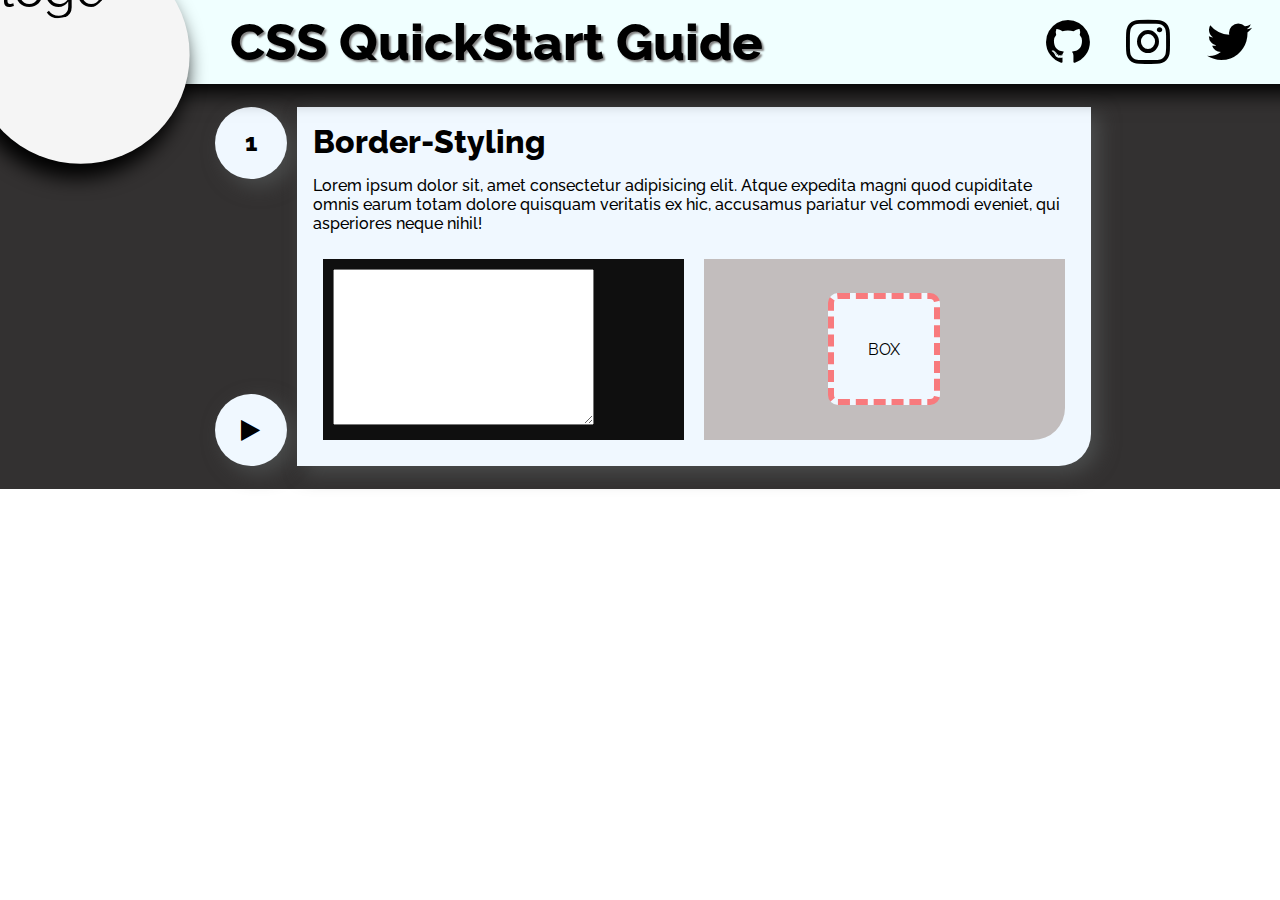
==== index.html @ 510f8791 "First Commit : Base Desgin 🚀 !" ====
<!DOCTYPE html>
<html lang="en">

<head>
    <meta charset="UTF-8">
    <meta name="viewport" content="width=device-width, initial-scale=1.0">
    <title>CSS QuickStart Guide</title>
    <script src="app.js
    "></script>
    <link rel="stylesheet" href="style.css">
    <link rel="stylesheet" href="https://cdnjs.cloudflare.com/ajax/libs/font-awesome/4.7.0/css/font-awesome.min.css">
</head>

<body>
    <div class="container">
        <div class="topbar sticky">
            <div class="circle">
                <img id="logo" src="programming_society_logo.png" alt="logo">
            </div>
            <div class="heading"> CSS QuickStart Guide</div>
            <nav class="links-bar">
                <ul>
                    <li><i class="fa fa-github"></i> </li>
                    <li><i class="fa fa-instagram"></i> </li>
                    <li><i class="fa fa-twitter"></i> </li>
                </ul>
            </nav>
        </div>


        <div class="main">

            <div class="card">
                <div class="number-holder">
                    <div class="number">
                        1
                    </div>
                    <div class="play-button number">
                        <i class="fa fa-play" onclick="runCSS('code1','output1')"></i>
                    </div>
                </div>
                <div class="card-content">
                    <div='content-wrapper'>
                        <div class="card-heading"> Border-Styling </div>
                        <p class="card-text">
                            Lorem ipsum dolor sit, amet consectetur adipisicing elit. Atque expedita magni quod cupiditate omnis earum totam dolore quisquam veritatis ex hic, accusamus pariatur vel commodi eveniet, qui asperiores neque nihil!
                        </p>


                        <div class="demo-code">
                            <div class="code">
                                <textarea name="code1" id="code1" cols="30" rows="10"></textarea>
                            </div>
                            <div class="output">
                                <div class="box" id="output1">BOX</div>
                            </div>
                        </div>

                </div>
            </div>




        </div>

    </div>
    </div>
</body>

</html>
---- style.css ----
@import url('https://fonts.googleapis.com/css2?family=Raleway:wght@500;700&display=swap');
html,
body {
    width: 100%;
    height: 100%;
    padding: 0%;
    margin: 0%;
    font-family: 'Raleway', 'Times New Roman', Times, serif;
    scroll-behavior: smooth;
}

body::-webkit-scrollbar {
    display: none;
}

.container {
    display: flex;
    width: 100%;
    height: 100%;
    margin: 0%;
    padding: 0%;
    flex-direction: column;
}

.topbar {
    width: 100%;
    padding: 10px;
    height: 5vw;
    display: flex;
    font-size: 4vw;
    justify-content: space-between;
    align-items: center;
    box-shadow: 3px 9px 20px black;
    background-color: azure;
    z-index: 2;
}

.circle {
    height: 15vw;
    width: 15vw;
    padding: 1%;
    border-radius: 50%;
    background-color: whitesmoke;
    transform: translate(-3vw, 1vw);
    box-shadow: -4px 14px 20px black;
}

.heading {
    transform: translate(-2em, 0);
    font-weight: 800;
    text-shadow: 2px 2px 2px gray;
}

.links-bar {
    margin: 0%;
    padding: 0%;
    width: 25%;
}

ul {
    height: 100%;
    list-style: none;
    margin: 0%;
    display: flex;
    justify-content: space-evenly;
    align-items: center;
}

#logo {
    height: 15vw;
    width: 15vw;
    border-radius: 50%;
}

.sticky {
    position: sticky;
    top: 0;
    width: 100%;
}

.main {
    width: 100%;
    padding: 1%;
    height: fit-content;
    display: flex;
    flex-direction: column;
    align-items: center;
    justify-content: space-evenly;
    background-color: rgb(51, 49, 49);
}

.section-header {
    width: 70%;
    padding: 10px;
    font-size: 4em;
    font-weight: 800;
    border-bottom-right-radius: 2em;
    background-color: aliceblue;
    box-shadow: 8px 7px 20px 0px rgb(75, 77, 77);
}

.card {
    width: 70%;
    padding: 10px;
    display: flex;
    justify-content: space-evenly;
}

.run {
    padding: 10px;
    display: flex;
    justify-content: center;
    align-items: center;
    font-size: xx-large;
    border: none;
    height: 100%;
    width: 100%;
}

.number-holder {
    display: flex;
    flex-direction: column;
    justify-content: space-between;
    align-items: center;
}

.number {
    width: 1em;
    height: 1em;
    padding: 1em;
    border-radius: 50%;
    display: flex;
    justify-content: center;
    align-items: center;
    font-weight: 800;
    font-size: x-large;
    background-color: aliceblue;
    box-shadow: 8px 7px 20px 0px rgb(75, 77, 77);
}

.card-content {
    width: 85%;
    padding: 1em;
    border-bottom-right-radius: 2em;
    background-color: aliceblue;
    box-shadow: 8px 7px 20px 0px rgb(75, 77, 77);
}

.content-wrapper {
    display: flex;
    flex-direction: column;
}

.card-heading {
    font-weight: 800;
    font-size: 2em;
}

.card-text {
    font-weight: 500;
}

.demo-code {
    display: flex;
    justify-content: space-around;
}

.code {
    flex: 1;
    margin: 10px;
    padding: 10px;
    color: aquamarine;
    font-family: 'Courier New', Courier, monospace;
    background-color: rgb(15, 15, 15);
}

.output {
    flex: 1;
    display: flex;
    justify-content: center;
    align-items: center;
    margin: 10px;
    padding: 10px;
    background-color: rgb(194, 189, 189);
    border-bottom-right-radius: 2em;
}

.box {
    border-radius: 10px;
    background-color: aliceblue;
    border: 6px dashed rgba(255, 2, 2, 0.513);
    display: flex;
    justify-content: center;
    align-items: center;
    width: 100px;
    height: 100px;
}
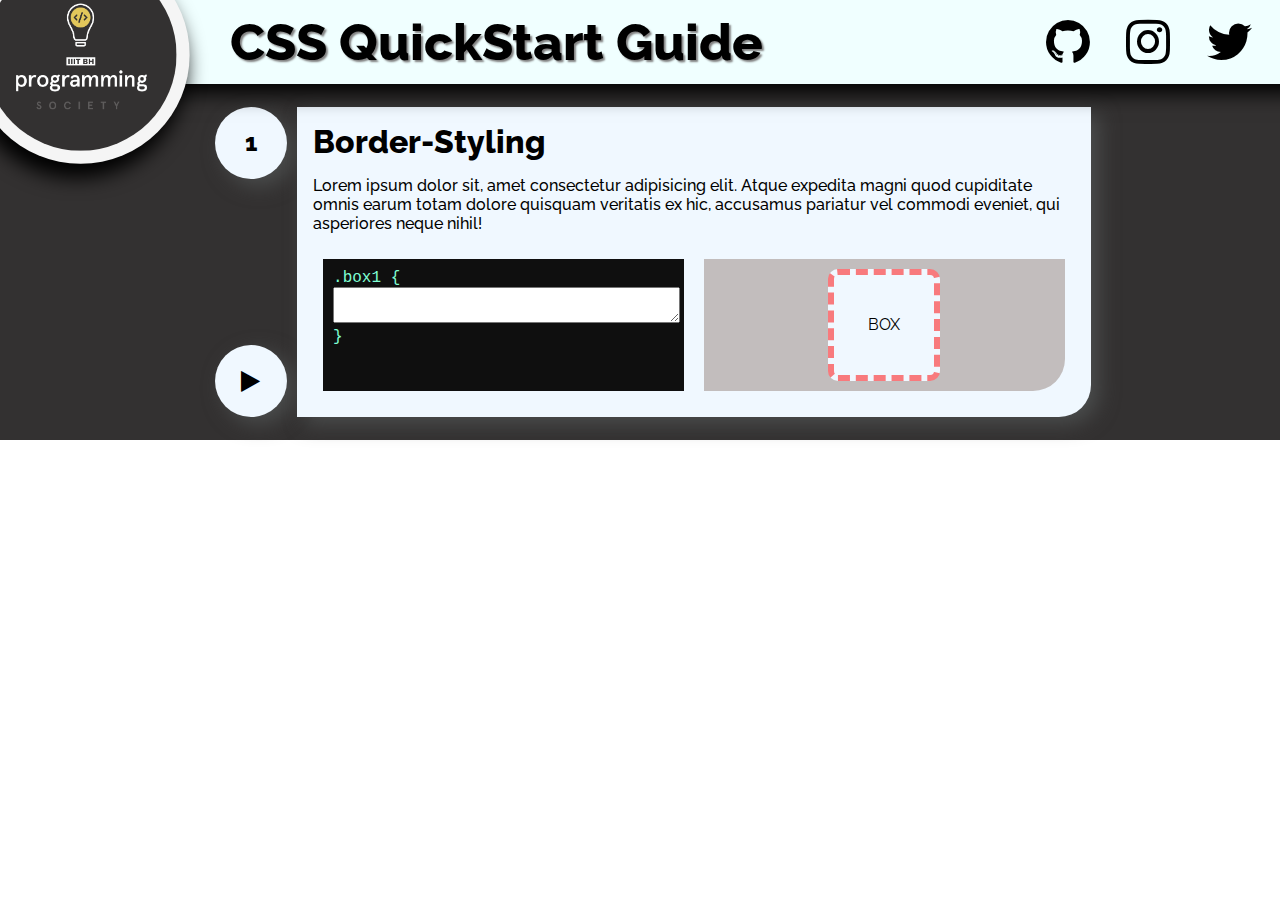
==== commit 149fd1c3: "Small Changes" ====
--- a/index.html
+++ b/index.html
@@ -49,7 +49,9 @@
 
                         <div class="demo-code">
                             <div class="code">
-                                <textarea name="code1" id="code1" cols="30" rows="10"></textarea>
+                                .box1 {
+                                <br>
+                                <textarea spellcheck="false" name="code1" id="code1"></textarea> <br> }
                             </div>
                             <div class="output">
                                 <div class="box" id="output1">BOX</div>
--- a/style.css
+++ b/style.css
@@ -194,4 +194,9 @@
     align-items: center;
     width: 100px;
     height: 100px;
+}
+
+textarea {
+    width: 100%;
+    height: fit-content;
 }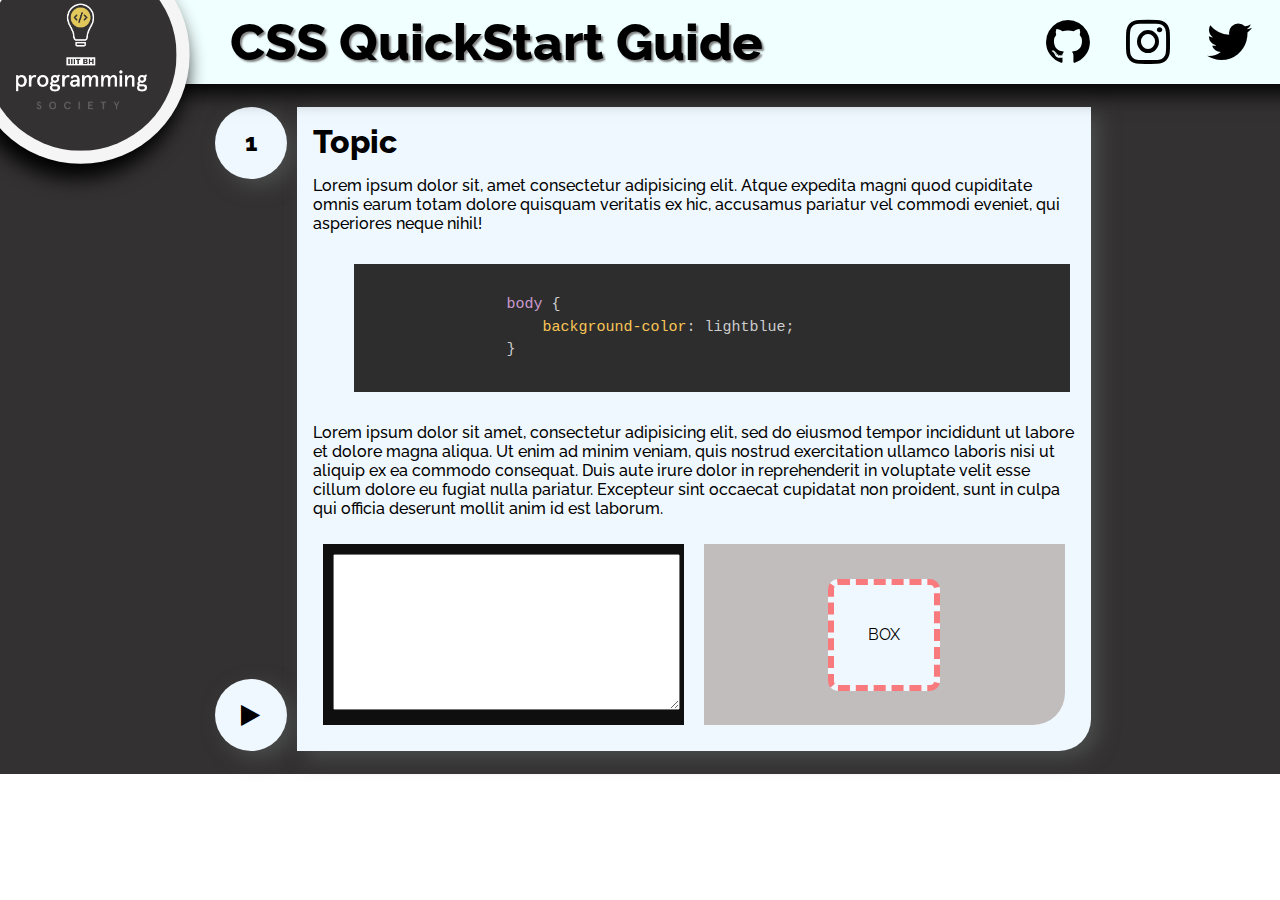
==== commit 25a5ee10: "Fixed index.html by adding both code area and syntax highlight" ====
--- a/index.html
+++ b/index.html
@@ -9,9 +9,12 @@
     "></script>
     <link rel="stylesheet" href="style.css">
     <link rel="stylesheet" href="https://cdnjs.cloudflare.com/ajax/libs/font-awesome/4.7.0/css/font-awesome.min.css">
+    <link href="prism.css" rel="stylesheet" />
 </head>
 
 <body>
+    <script src="prism.js"></script>
+
     <div class="container">
         <div class="topbar sticky">
             <div class="circle">
@@ -31,6 +34,7 @@
         <div class="main">
 
             <div class="card">
+
                 <div class="number-holder">
                     <div class="number">
                         1
@@ -39,19 +43,37 @@
                         <i class="fa fa-play" onclick="runCSS('code1','output1')"></i>
                     </div>
                 </div>
+
                 <div class="card-content">
                     <div='content-wrapper'>
-                        <div class="card-heading"> Border-Styling </div>
+                        <div class="card-heading"> Topic </div>
                         <p class="card-text">
                             Lorem ipsum dolor sit, amet consectetur adipisicing elit. Atque expedita magni quod cupiditate omnis earum totam dolore quisquam veritatis ex hic, accusamus pariatur vel commodi eveniet, qui asperiores neque nihil!
                         </p>
 
 
                         <div class="demo-code">
+                                <pre><code class="language-css">
+                body {
+                    background-color: lightblue;
+                }
+                                </code></pre>
+                                <br>
+                        </div>
+
+                        <p class="card-text">
+                            Lorem ipsum dolor sit amet, consectetur adipisicing elit, sed do eiusmod
+                            tempor incididunt ut labore et dolore magna aliqua. Ut enim ad minim veniam,
+                            quis nostrud exercitation ullamco laboris nisi ut aliquip ex ea commodo
+                            consequat. Duis aute irure dolor in reprehenderit in voluptate velit esse
+                            cillum dolore eu fugiat nulla pariatur. Excepteur sint occaecat cupidatat non
+                            proident, sunt in culpa qui officia deserunt mollit anim id est laborum.
+                        </p>
+
+                          <div class="demo-code">
+
                             <div class="code">
-                                .box1 {
-                                <br>
-                                <textarea spellcheck="false" name="code1" id="code1"></textarea> <br> }
+                                <textarea name="code1" id="code1" cols="30" rows="10"></textarea>
                             </div>
                             <div class="output">
                                 <div class="box" id="output1">BOX</div>
@@ -60,10 +82,6 @@
 
                 </div>
             </div>
-
-
-
-
         </div>
 
     </div>
--- a/prism.css
+++ b/prism.css
@@ -0,0 +1,127 @@
+/* PrismJS 1.21.0
+https://prismjs.com/download.html#themes=prism-tomorrow&languages=markup+css+clike+javascript */
+/**
+ * prism.js tomorrow night eighties for JavaScript, CoffeeScript, CSS and HTML
+ * Based on https://github.com/chriskempson/tomorrow-theme
+ * @author Rose Pritchard
+ */
+
+code[class*="language-"],
+pre[class*="language-"] {
+	color: #ccc;
+	background: none;
+	font-family: Consolas, Monaco, 'Andale Mono', 'Ubuntu Mono', monospace;
+	font-size: 15px;
+	text-align: left;
+	white-space: pre;
+	word-spacing: normal;
+	word-break: normal;
+	word-wrap: normal;
+	line-height: 1.5;
+	width: 700px;
+	margin-left: 40px;
+
+	-moz-tab-size: 4;
+	-o-tab-size: 4;
+	tab-size: 4;
+
+	-webkit-hyphens: none;
+	-moz-hyphens: none;
+	-ms-hyphens: none;
+	hyphens: none;
+
+}
+
+/* Code blocks */
+pre[class*="language-"] {
+	padding: 8px;
+	margin-left: 100pxl
+	overflow: auto;
+}
+
+:not(pre) > code[class*="language-"],
+pre[class*="language-"] {
+	background: #2d2d2d;
+}
+
+/* Inline code */
+:not(pre) > code[class*="language-"] {
+	padding: .1em;
+	border-radius: .3em;
+	white-space: normal;
+}
+
+.token.comment,
+.token.block-comment,
+.token.prolog,
+.token.doctype,
+.token.cdata {
+	color: #999;
+}
+
+.token.punctuation {
+	color: #ccc;
+}
+
+.token.tag,
+.token.attr-name,
+.token.namespace,
+.token.deleted {
+	color: #e2777a;
+}
+
+.token.function-name {
+	color: #6196cc;
+}
+
+.token.boolean,
+.token.number,
+.token.function {
+	color: #f08d49;
+}
+
+.token.property,
+.token.class-name,
+.token.constant,
+.token.symbol {
+	color: #f8c555;
+}
+
+.token.selector,
+.token.important,
+.token.atrule,
+.token.keyword,
+.token.builtin {
+	color: #cc99cd;
+}
+
+.token.string,
+.token.char,
+.token.attr-value,
+.token.regex,
+.token.variable {
+	color: #7ec699;
+}
+
+.token.operator,
+.token.entity,
+.token.url {
+	color: #67cdcc;
+}
+
+.token.important,
+.token.bold {
+	font-weight: bold;
+}
+.token.italic {
+	font-style: italic;
+}
+
+.token.entity {
+	cursor: help;
+}
+
+.token.inserted {
+	color: green;
+}
+
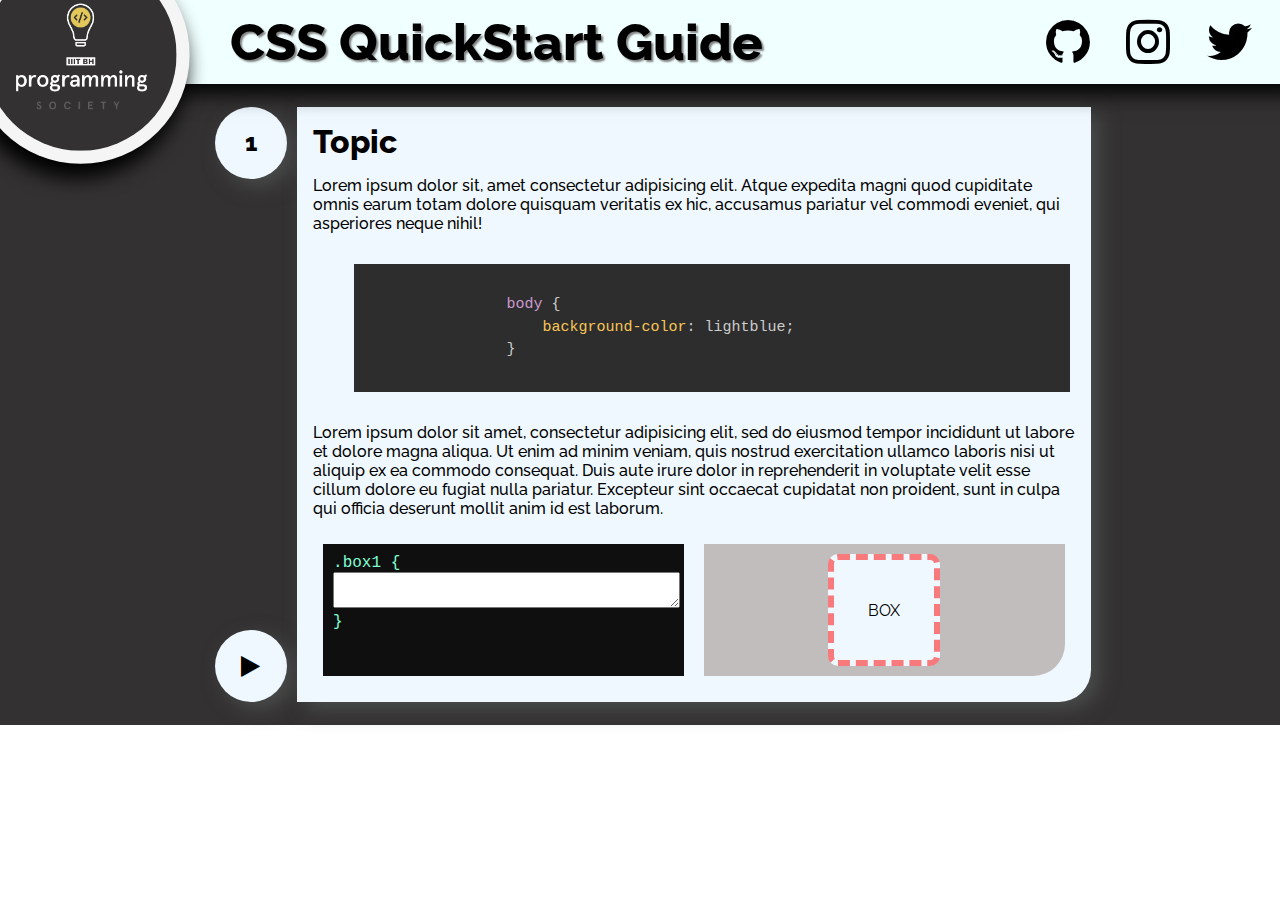
==== commit de4f12db: "Merge pull request #4 from satyap54/master" ====
--- a/index.html
+++ b/index.html
@@ -73,7 +73,9 @@
                           <div class="demo-code">
 
                             <div class="code">
-                                <textarea name="code1" id="code1" cols="30" rows="10"></textarea>
+                                .box1 {
+                                <br>
+                                <textarea spellcheck="false" name="code1" id="code1"></textarea> <br> }
                             </div>
                             <div class="output">
                                 <div class="box" id="output1">BOX</div>
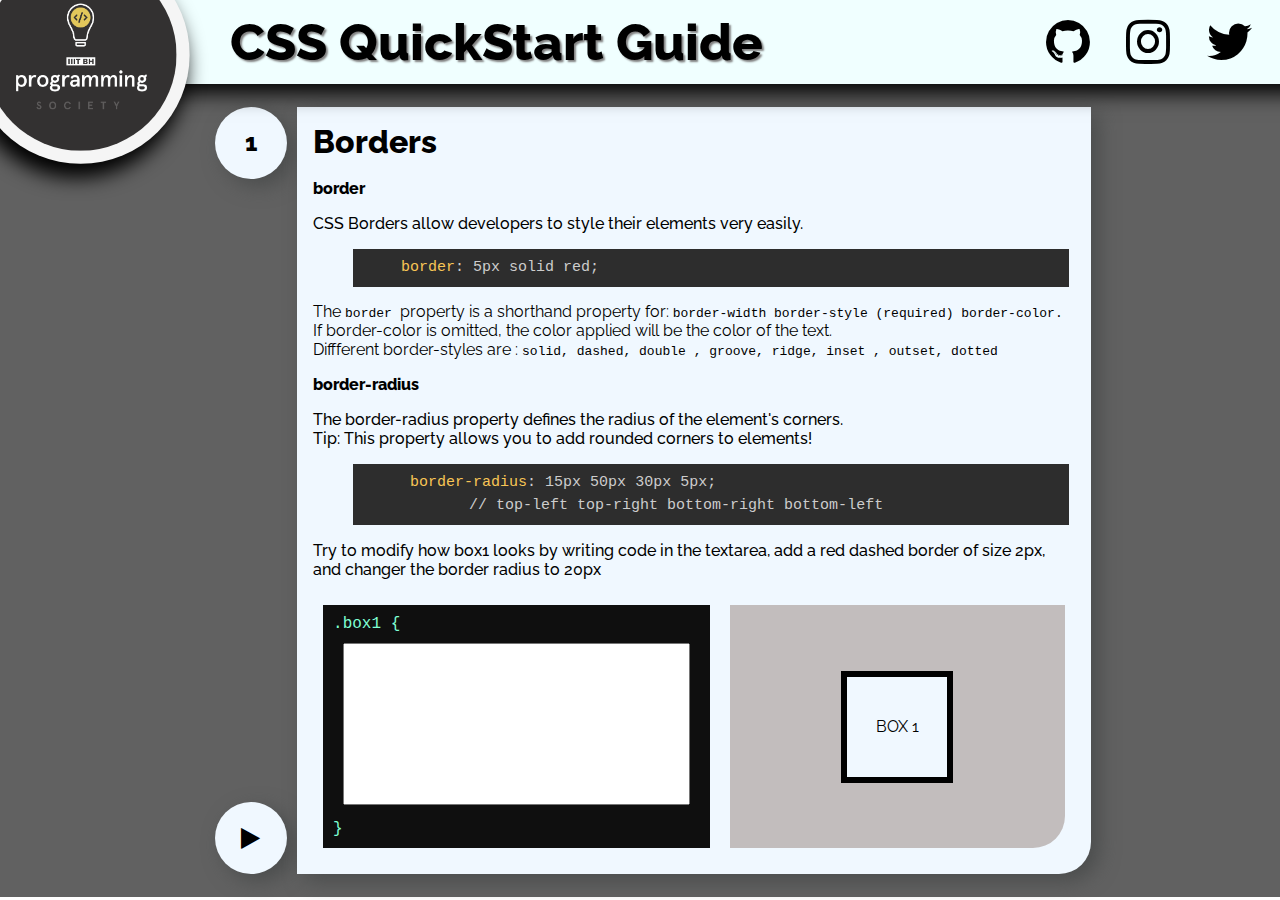
==== commit bf6f0827: "Final Changes" ====
--- a/index.html
+++ b/index.html
@@ -46,39 +46,39 @@
 
                 <div class="card-content">
                     <div='content-wrapper'>
-                        <div class="card-heading"> Topic </div>
+                        <div class="card-heading"> Borders </div>
+                        <br>
+                        <div class="card-subheading">border</div>
                         <p class="card-text">
-                            Lorem ipsum dolor sit, amet consectetur adipisicing elit. Atque expedita magni quod cupiditate omnis earum totam dolore quisquam veritatis ex hic, accusamus pariatur vel commodi eveniet, qui asperiores neque nihil!
+                            CSS Borders allow developers to style their elements very easily.
+                            <pre><code class="language-css">border: 5px solid red;</code></pre> The <code> border </code> property is a shorthand property for: <code> border-width border-style (required) border-color. </code> <br> If border-color is omitted,
+                            the color applied will be the color of the text.
+                            <br> Diffferent border-styles are : <code>  solid, dashed, double , groove, ridge, inset , outset, dotted </code>
                         </p>
 
+                        <div class="card-subheading">border-radius</div>
+                        <p class="card-text">
+                            The border-radius property defines the radius of the element's corners.
+                            <br> Tip: This property allows you to add rounded corners to elements!
+
+                            <pre> <code class="language-css">border-radius: 15px 50px 30px 5px; 
+            // top-left top-right bottom-right bottom-left</code></pre>
+                        </p>
+
+                        <p class="card-text">
+                            Try to modify how box1 looks by writing code in the textarea, add a red dashed border of size 2px, and changer the border radius to 20px
+                        </p>
 
                         <div class="demo-code">
-                                <pre><code class="language-css">
-                body {
-                    background-color: lightblue;
-                }
-                                </code></pre>
-                                <br>
-                        </div>
-
-                        <p class="card-text">
-                            Lorem ipsum dolor sit amet, consectetur adipisicing elit, sed do eiusmod
-                            tempor incididunt ut labore et dolore magna aliqua. Ut enim ad minim veniam,
-                            quis nostrud exercitation ullamco laboris nisi ut aliquip ex ea commodo
-                            consequat. Duis aute irure dolor in reprehenderit in voluptate velit esse
-                            cillum dolore eu fugiat nulla pariatur. Excepteur sint occaecat cupidatat non
-                            proident, sunt in culpa qui officia deserunt mollit anim id est laborum.
-                        </p>
-
-                          <div class="demo-code">
 
                             <div class="code">
                                 .box1 {
                                 <br>
-                                <textarea spellcheck="false" name="code1" id="code1"></textarea> <br> }
+                                <textarea name="code1" id="code1" cols="40" rows="10" spellcheck="false"></textarea>
+                                <br> }
                             </div>
                             <div class="output">
-                                <div class="box" id="output1">BOX</div>
+                                <div class="box" id="output1"> BOX 1</div>
                             </div>
                         </div>
 
--- a/style.css
+++ b/style.css
@@ -86,7 +86,7 @@
     flex-direction: column;
     align-items: center;
     justify-content: space-evenly;
-    background-color: rgb(51, 49, 49);
+    background-color: rgb(97, 97, 97);
 }
 
 .section-header {
@@ -156,6 +156,11 @@
     font-size: 2em;
 }
 
+.card-subheading {
+    font-weight: 800;
+    font-size: 1em;
+}
+
 .card-text {
     font-weight: 500;
 }
@@ -186,9 +191,8 @@
 }
 
 .box {
-    border-radius: 10px;
-    background-color: aliceblue;
-    border: 6px dashed rgba(255, 2, 2, 0.513);
+    background-color: aliceblue;
+    border: 6px solid black;
     display: flex;
     justify-content: center;
     align-items: center;
@@ -197,6 +201,7 @@
 }
 
 textarea {
-    width: 100%;
-    height: fit-content;
+    resize: none;
+    padding: 5px;
+    margin: 10px;
 }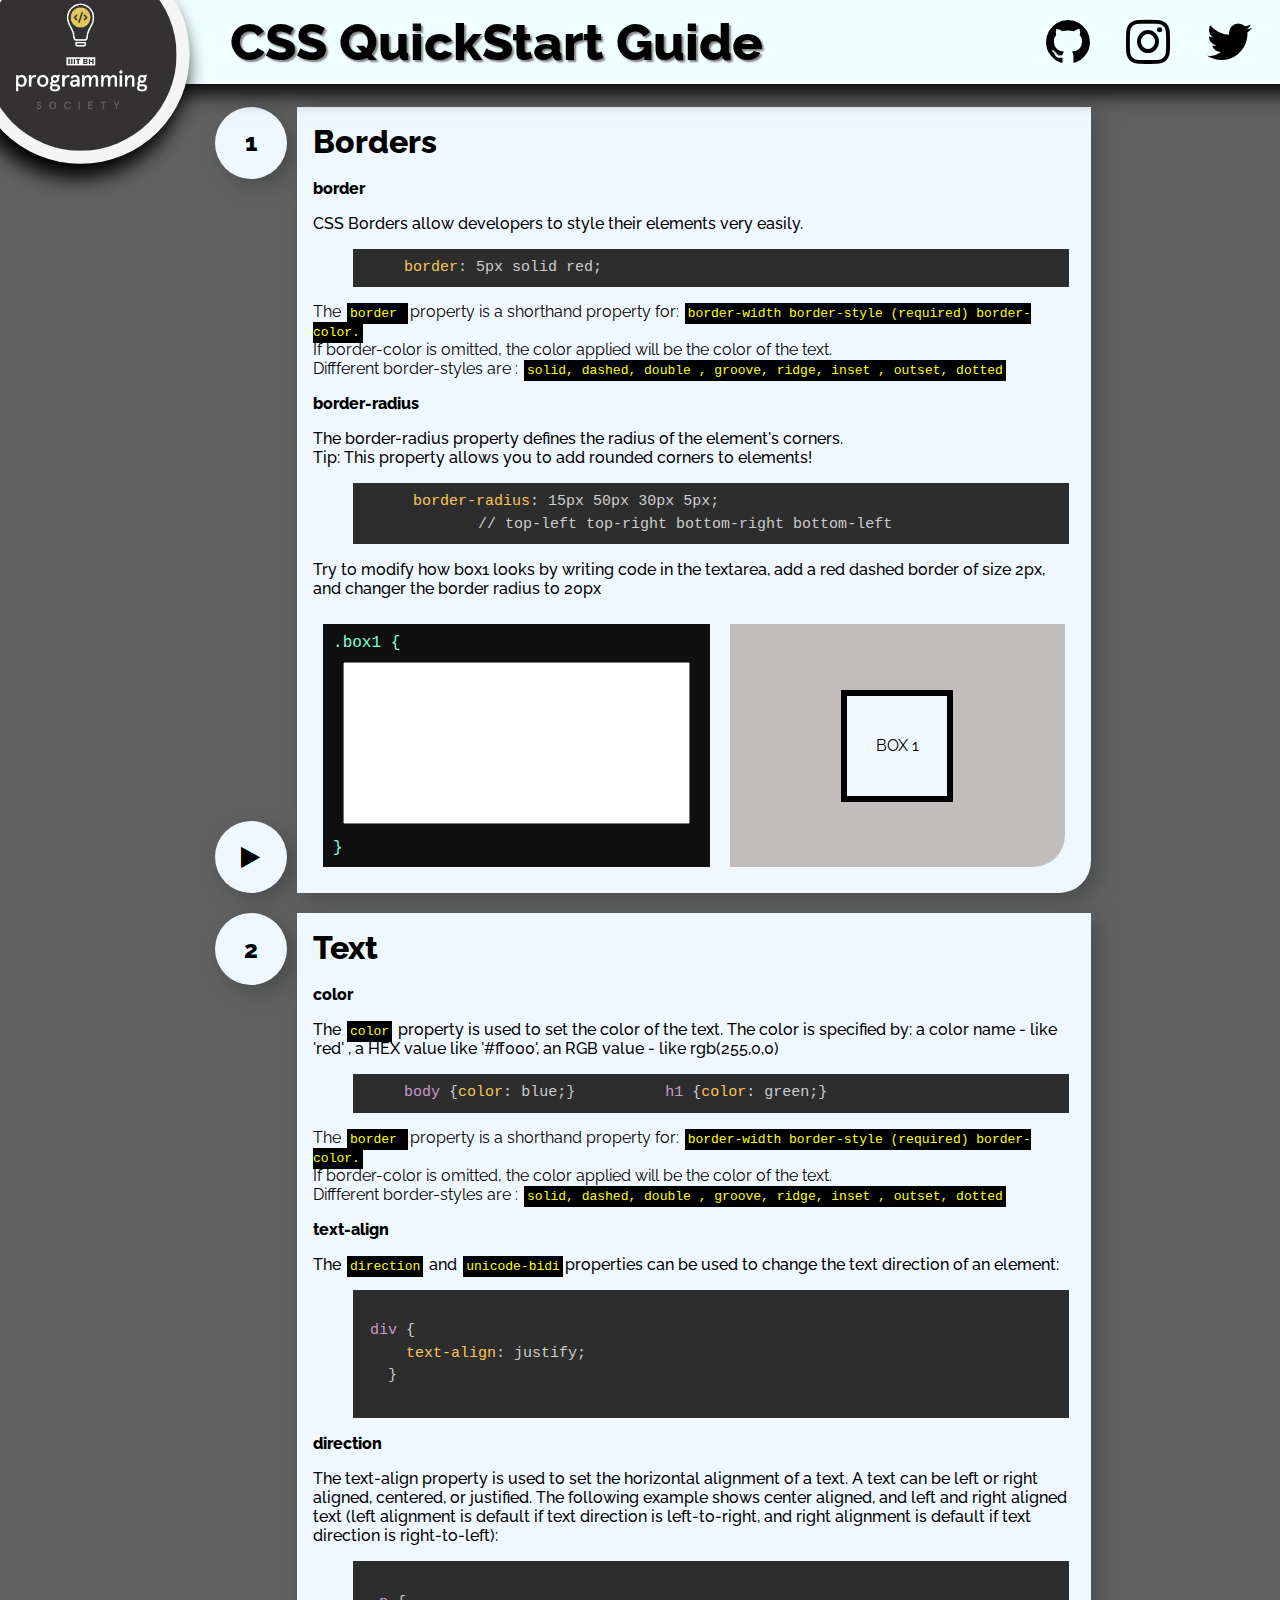
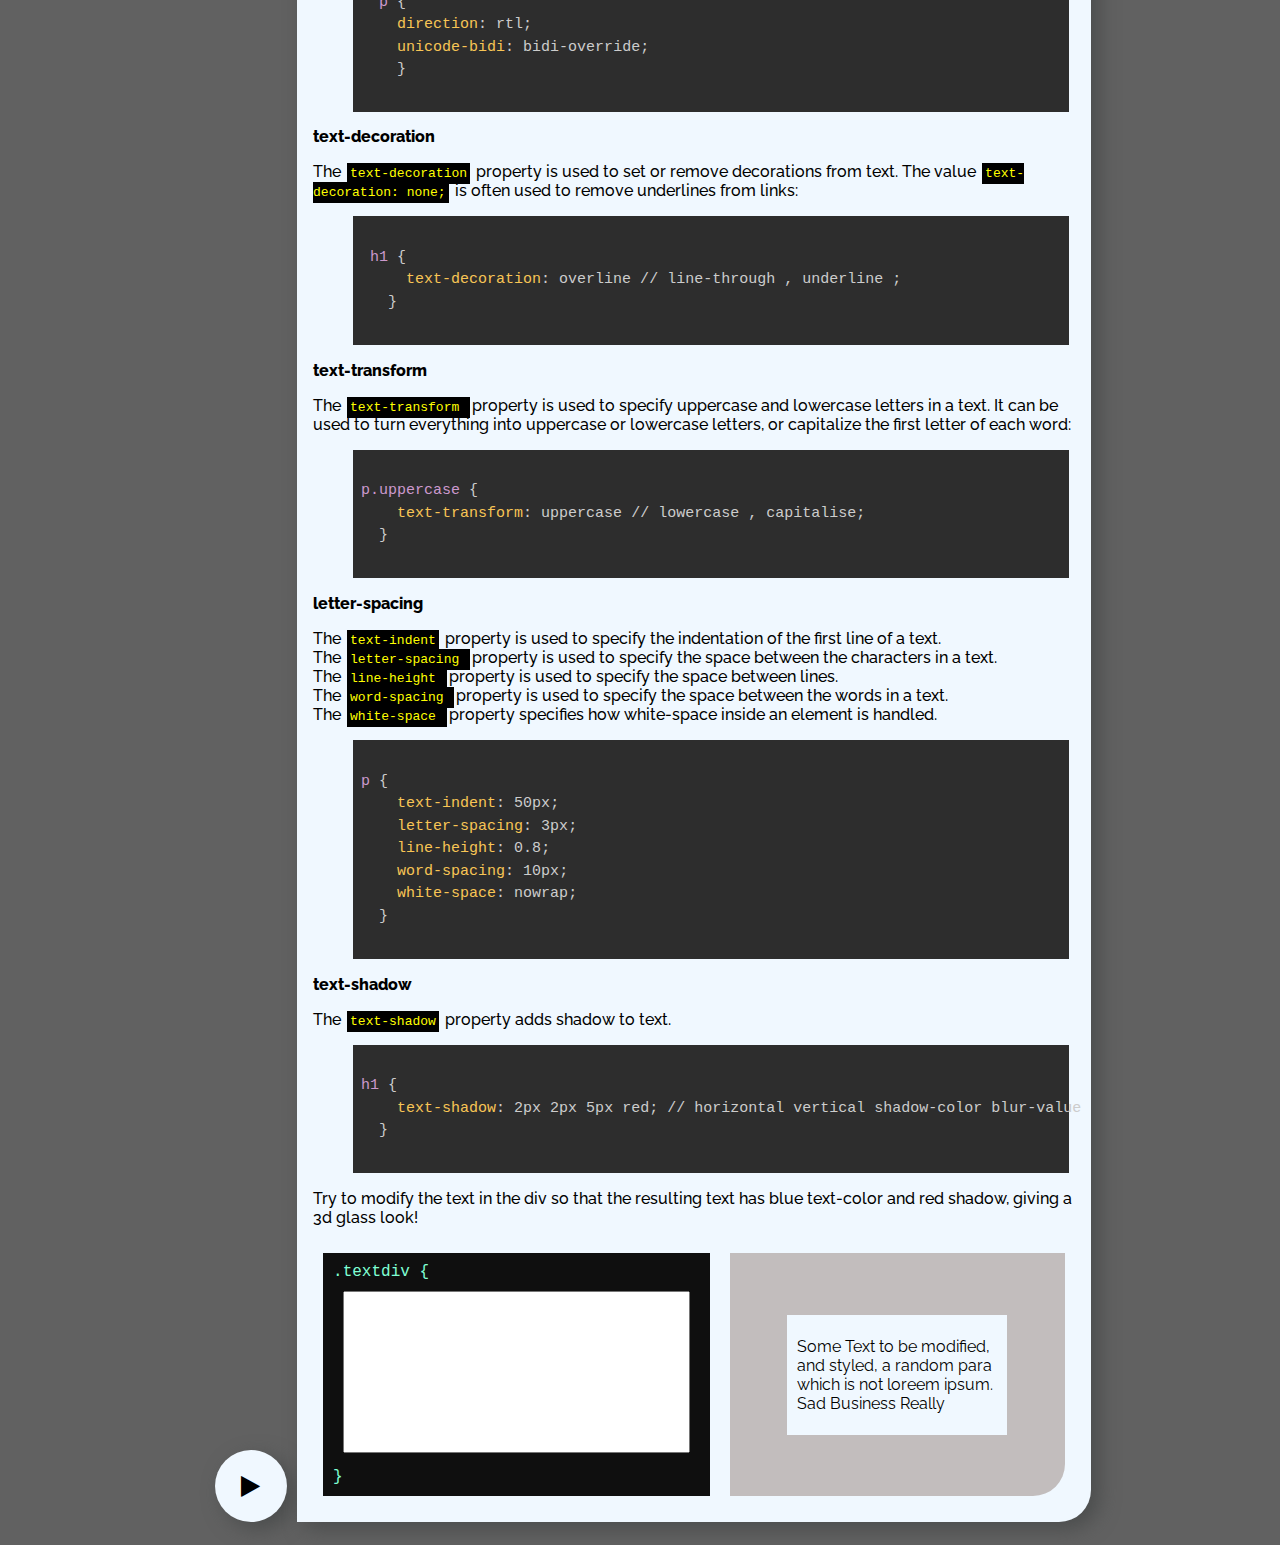
==== commit 65e135e8: "NOT EVEN MY FINAL FORM" ====
--- a/index.html
+++ b/index.html
@@ -30,11 +30,9 @@
             </nav>
         </div>
 
-
         <div class="main">
 
             <div class="card">
-
                 <div class="number-holder">
                     <div class="number">
                         1
@@ -43,7 +41,6 @@
                         <i class="fa fa-play" onclick="runCSS('code1','output1')"></i>
                     </div>
                 </div>
-
                 <div class="card-content">
                     <div='content-wrapper'>
                         <div class="card-heading"> Borders </div>
@@ -62,7 +59,7 @@
                             <br> Tip: This property allows you to add rounded corners to elements!
 
                             <pre> <code class="language-css">border-radius: 15px 50px 30px 5px; 
-            // top-left top-right bottom-right bottom-left</code></pre>
+             // top-left top-right bottom-right bottom-left</code></pre>
                         </p>
 
                         <p class="card-text">
@@ -84,10 +81,127 @@
 
                 </div>
             </div>
+
+            <div class="card">
+                <div class="number-holder">
+                    <div class="number">
+                        2
+                    </div>
+                    <div class="play-button number">
+                        <i class="fa fa-play" onclick="runCSS('code2','output2')"></i>
+                    </div>
+                </div>
+                <div class="card-content">
+                    <div='content-wrapper'>
+                        <div class="card-heading"> Text </div>
+                        <br>
+                        <div class="card-subheading">color</div>
+                        <p class="card-text">
+                            The <code>color</code> property is used to set the color of the text. The color is specified by: a color name - like 'red' , a HEX value like '#ff000', an RGB value - like rgb(255,0,0)
+                            <pre><code class="language-css">body {color: blue;}          h1 {color: green;}</code></pre> The <code> border </code> property is a shorthand property for: <code> border-width border-style (required) border-color. </code>                            <br> If border-color is omitted, the color applied will be the color of the text.
+                            <br> Diffferent border-styles are : <code>  solid, dashed, double , groove, ridge, inset , outset, dotted </code>
+                        </p>
+
+                        <div class="card-subheading">text-align</div>
+                        <p class="card-text">
+                            The <code> direction</code> and <code>unicode-bidi</code>properties can be used to change the text direction of an element:
+                            <pre><code class="language-css">
+ div {
+     text-align: justify;
+   }
+                            </code></pre>
+
+                        </p>
+
+
+
+                        <div class="card-subheading">direction</div>
+                        <p class="card-text">
+                            The text-align property is used to set the horizontal alignment of a text. A text can be left or right aligned, centered, or justified. The following example shows center aligned, and left and right aligned text (left alignment is default if text direction
+                            is left-to-right, and right alignment is default if text direction is right-to-left):
+                        </p>
+                        <pre><code class="language-css">
+  p {
+    direction: rtl;
+    unicode-bidi: bidi-override;
+    }
+                        </code></pre>
+
+                        <div class="card-subheading">text-decoration</div>
+                        <p class="card-text">
+                            The <code>text-decoration</code> property is used to set or remove decorations from text. The value <code>text-decoration: none;</code> is often used to remove underlines from links:
+                            <pre><code class="language-css">
+ h1 {
+     text-decoration: overline // line-through , underline ;
+   }
+                            </code></pre>
+                        </p>
+
+                        <div class="card-subheading">text-transform</div>
+                        <p class="card-text">
+                            The <code>text-transform </code> property is used to specify uppercase and lowercase letters in a text. It can be used to turn everything into uppercase or lowercase letters, or capitalize the first letter of each word:
+                            <pre><code class="language-css">
+p.uppercase {
+    text-transform: uppercase // lowercase , capitalise;
+  }
+                            </code></pre>
+                        </p>
+
+                        <div class="card-subheading">letter-spacing</div>
+                        <p class="card-text">
+                            The <code>text-indent</code> property is used to specify the indentation of the first line of a text. <br> The <code> letter-spacing </code> property is used to specify the space between the characters in a text. <br> The <code> line-height </code>                            property is used to specify the space between lines. <br> The <code> word-spacing </code> property is used to specify the space between the words in a text. <br> The <code> white-space </code> property specifies how white-space
+                            inside an element is handled.
+
+
+                            <pre><code class="language-css">
+p {
+    text-indent: 50px;
+    letter-spacing: 3px;
+    line-height: 0.8;
+    word-spacing: 10px;
+    white-space: nowrap;
+  }
+                            </code></pre>
+                        </p>
+
+                        <div class="card-subheading">text-shadow</div>
+                        <p class="card-text">
+                            The <code>text-shadow</code> property adds shadow to text.
+
+                            <pre><code class="language-css">
+h1 {
+    text-shadow: 2px 2px 5px red; // horizontal vertical shadow-color blur-value
+  }
+                            </code></pre>
+                        </p>
+
+
+                        <p class="card-text">
+                            Try to modify the text in the div so that the resulting text has blue text-color and red shadow, giving a 3d glass look!
+                        </p>
+
+                        <div class="demo-code">
+
+                            <div class="code">
+                                .textdiv {
+                                <br>
+                                <textarea name="code2" id="code2" cols="40" rows="10" spellcheck="false"></textarea>
+                                <br> }
+                            </div>
+                            <div class="output">
+                                <p class="box" style="width: 200px ; padding: 10px; border: none;" id="output2"> Some Text to be modified, and styled, a random para which is not loreem ipsum. Sad Business Really </p>
+                            </div>
+                        </div>
+
+                </div>
+            </div>
+
         </div>
 
+
+
     </div>
-    </div>
+
 </body>
 
 </html>--- a/style.css
+++ b/style.css
@@ -204,4 +204,11 @@
     resize: none;
     padding: 5px;
     margin: 10px;
+}
+
+code {
+    background-color: black;
+    color: yellow;
+    margin: 2px;
+    padding: 3px;
 }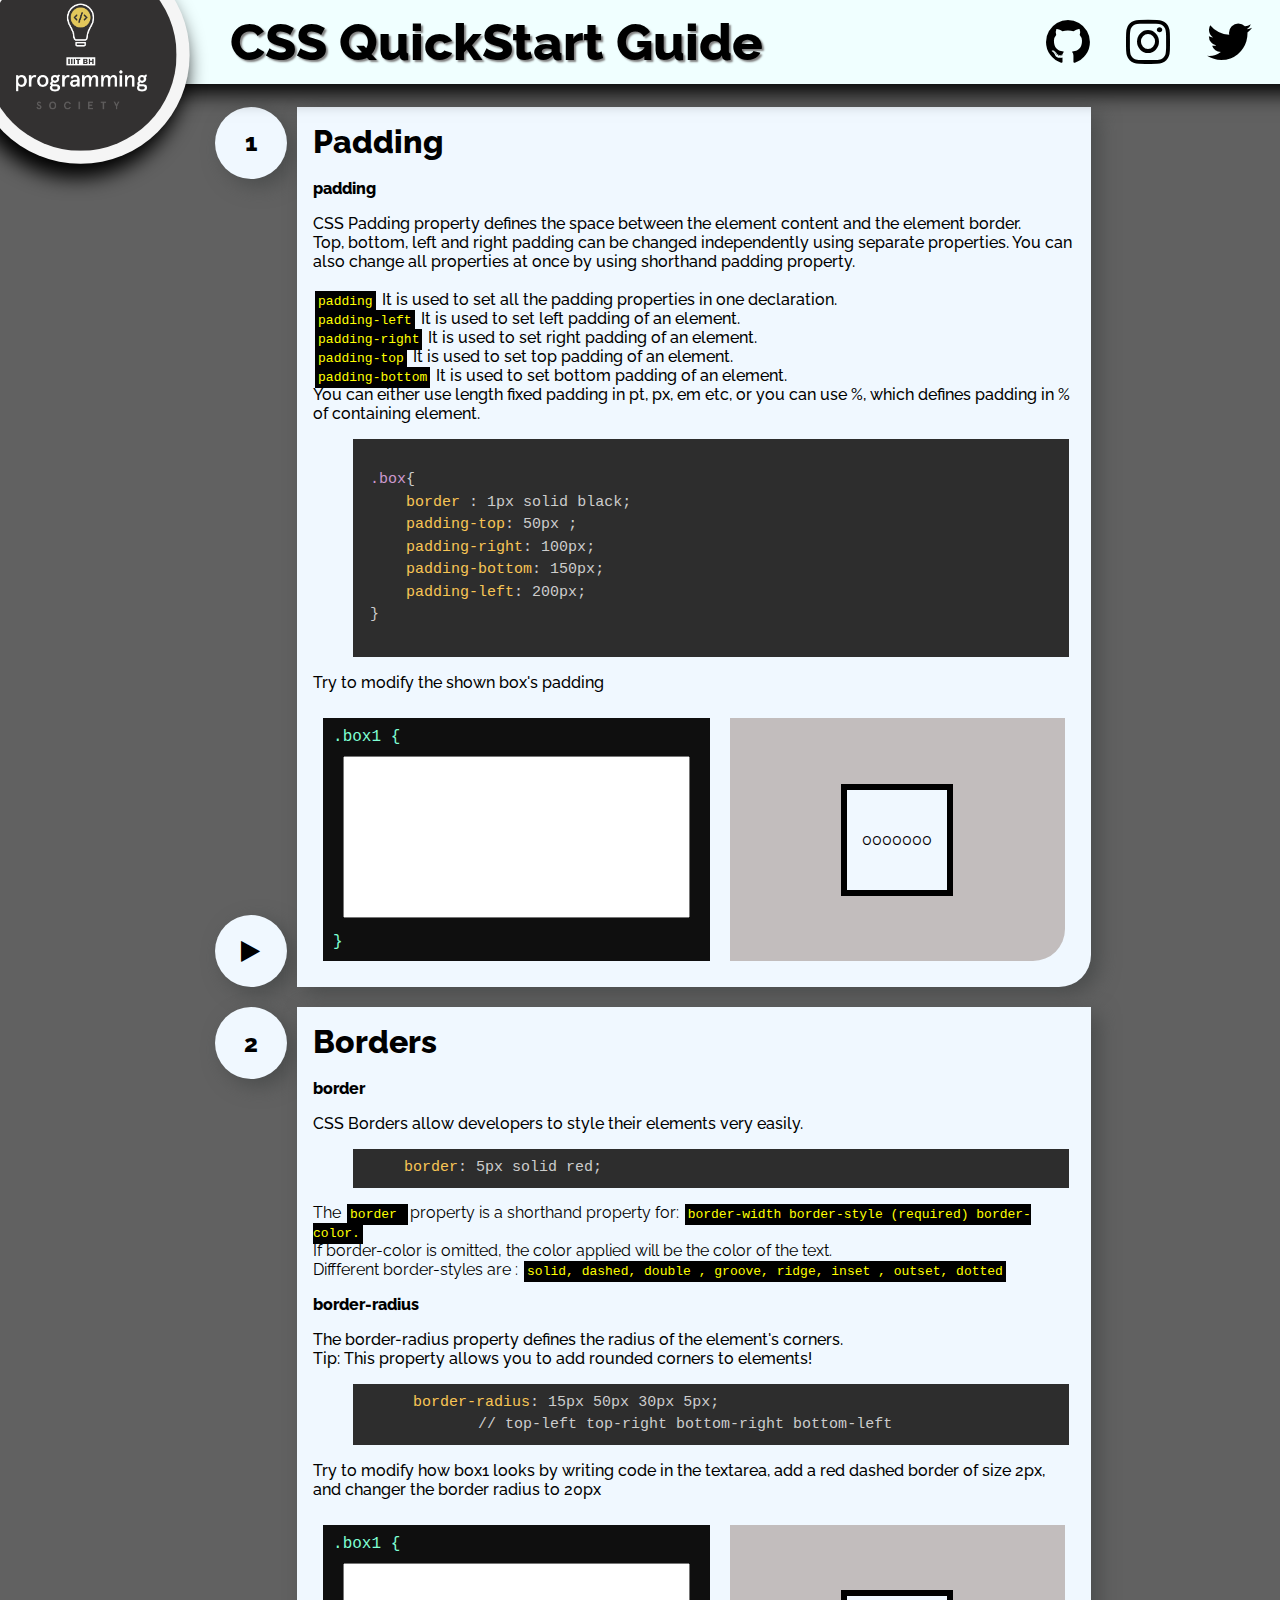
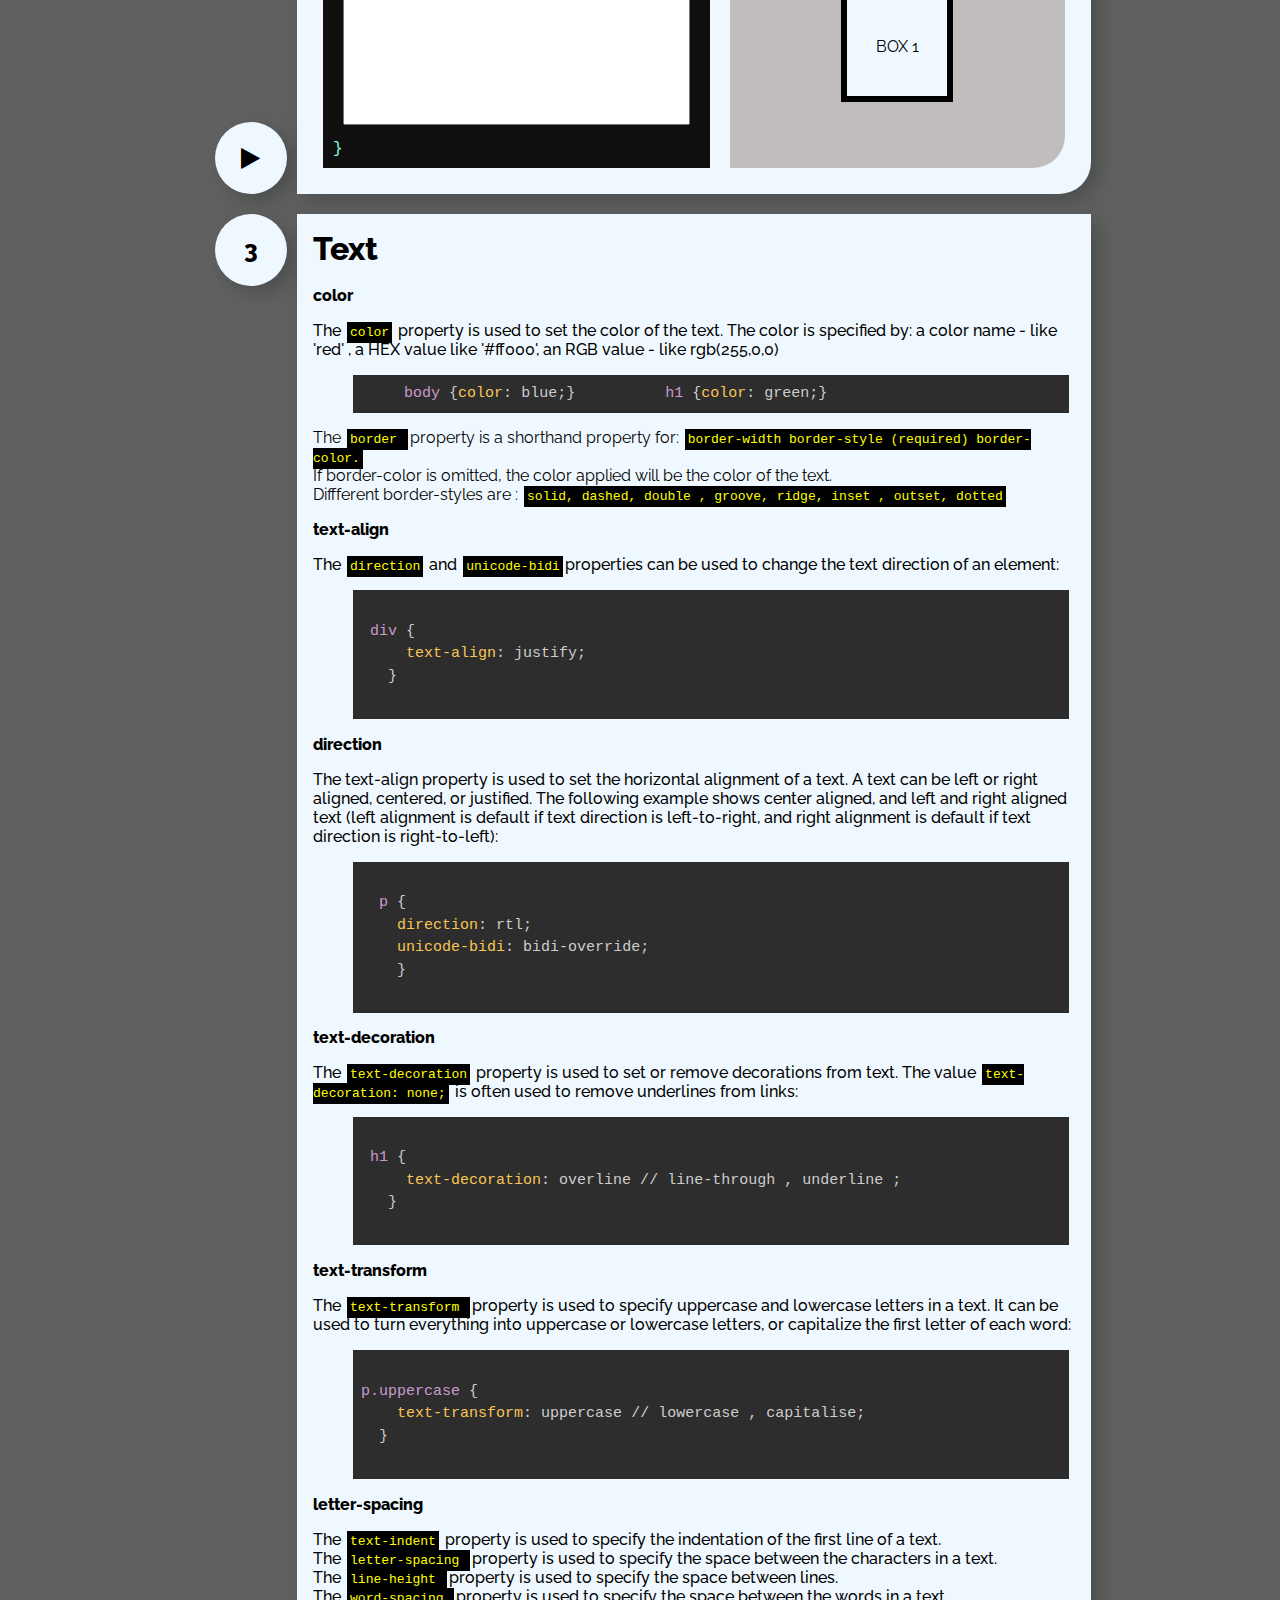
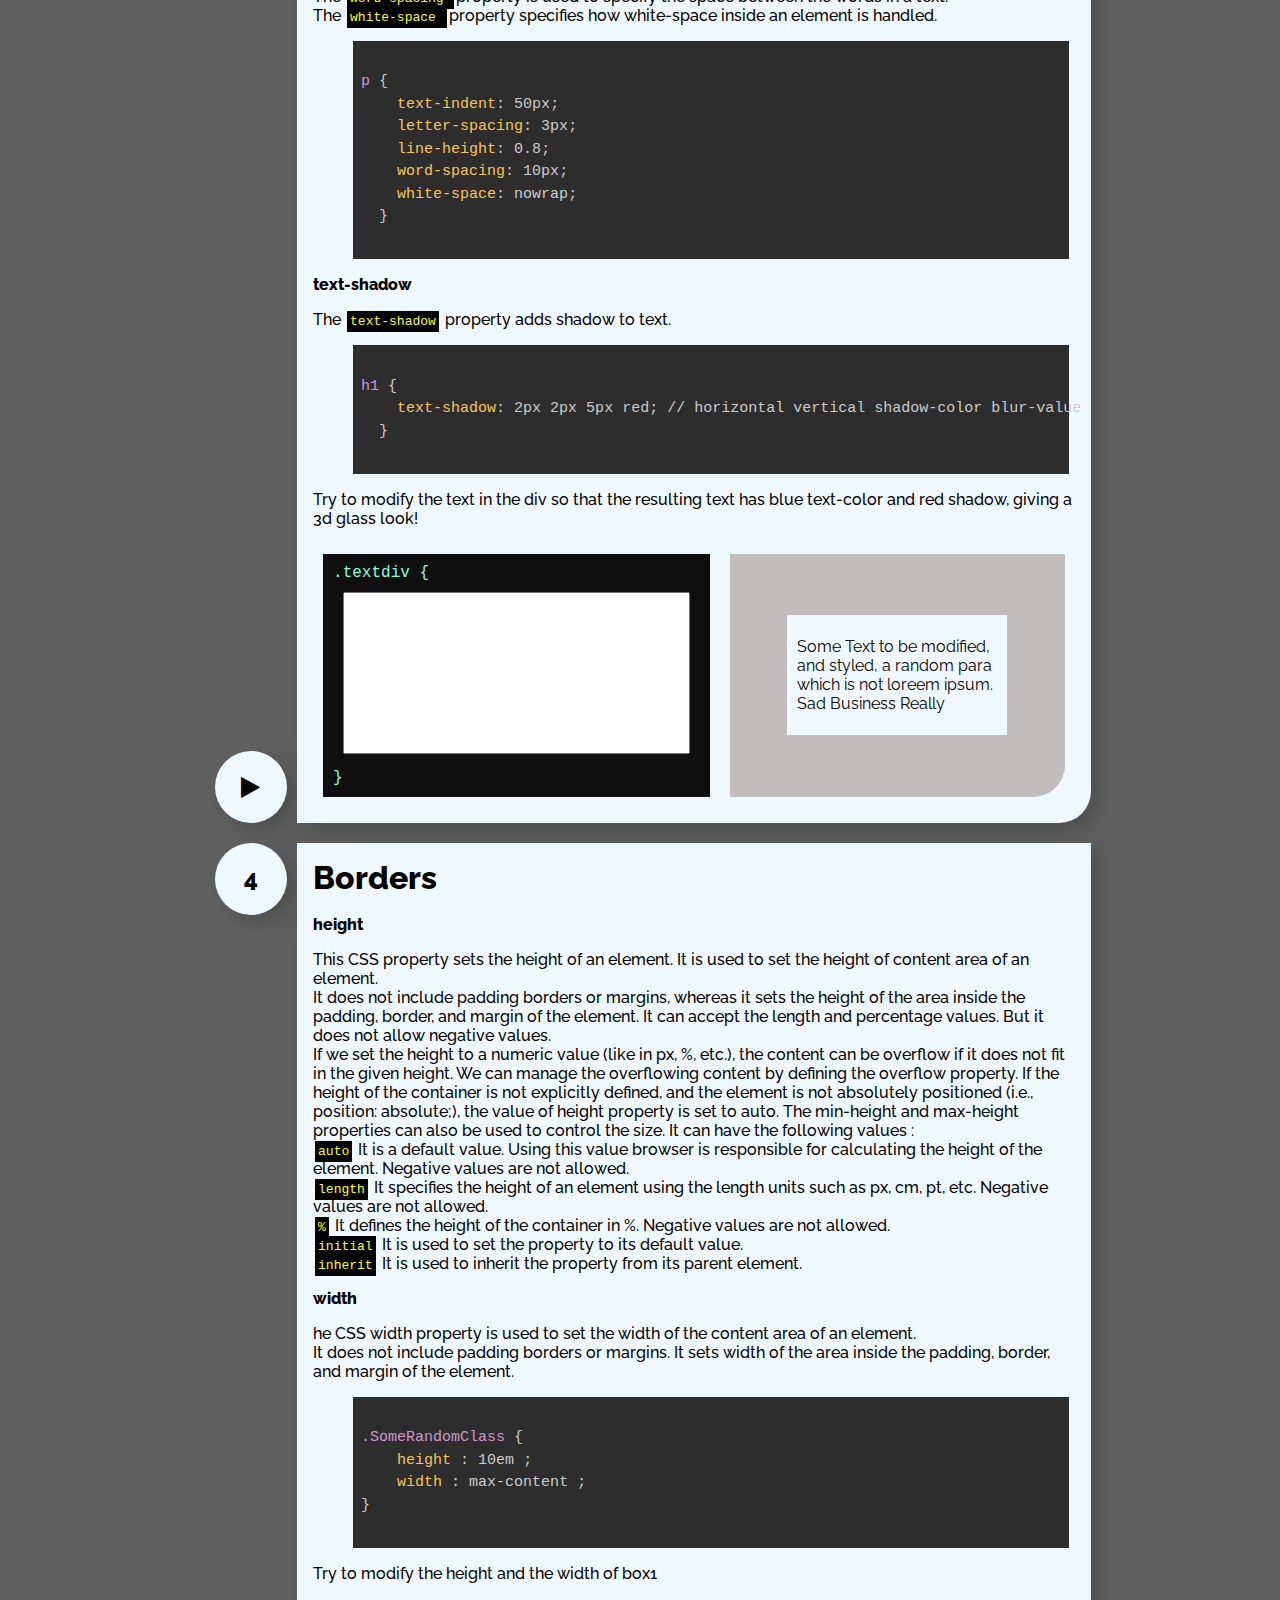
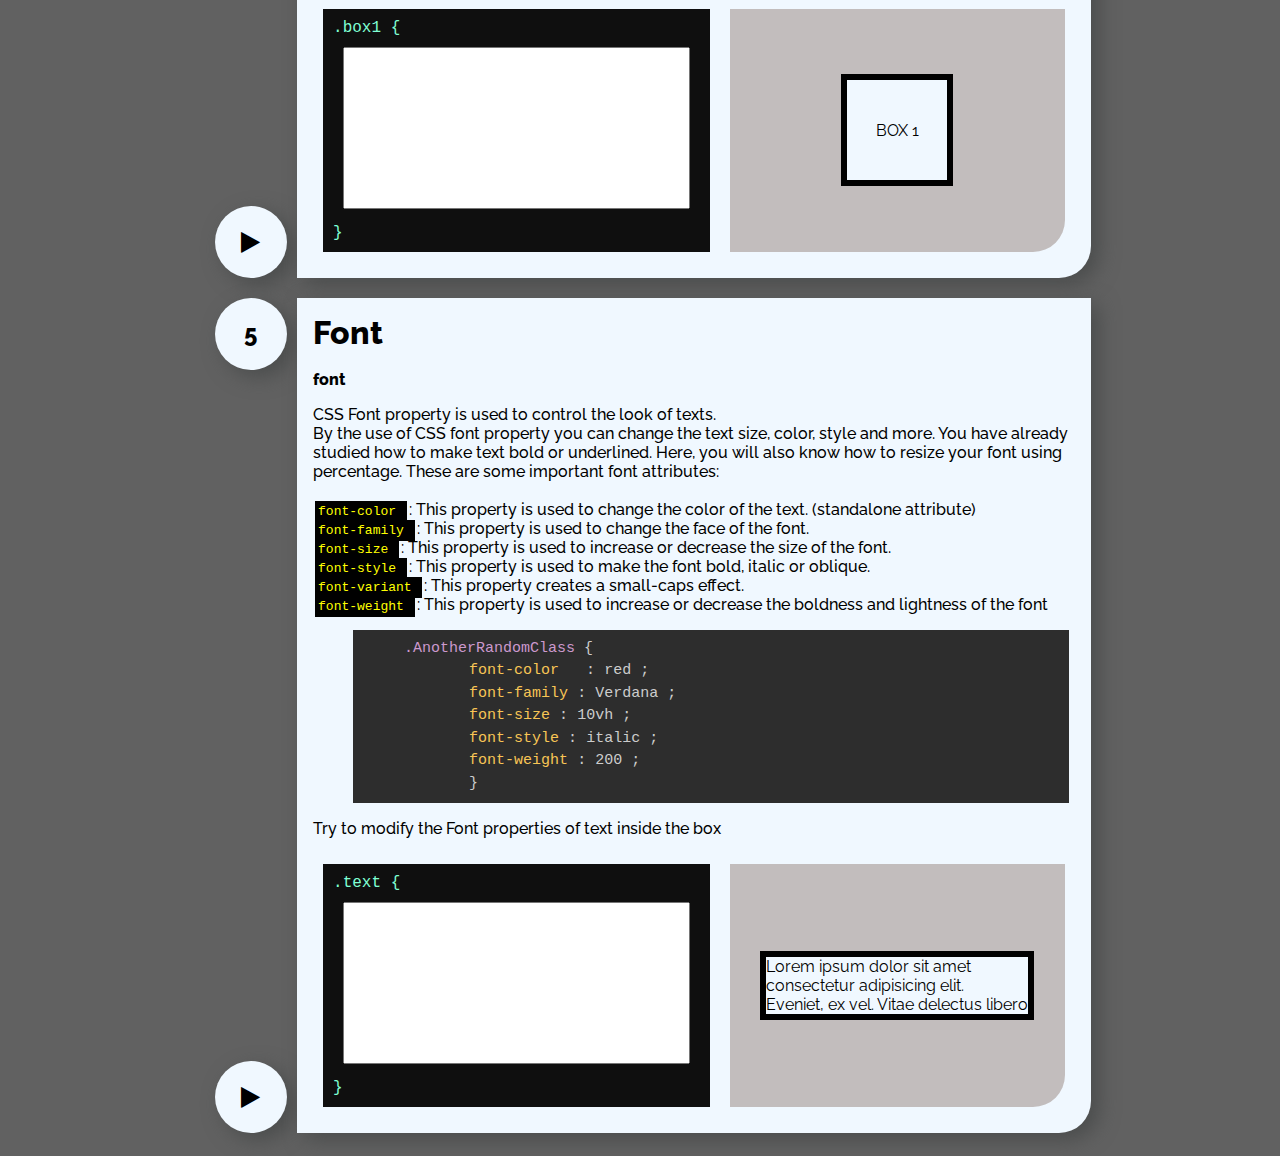
==== commit c2245fea: "PHEW" ====
--- a/index.html
+++ b/index.html
@@ -38,6 +38,62 @@
                         1
                     </div>
                     <div class="play-button number">
+                        <i class="fa fa-play" onclick="runCSS('code3','output3')"></i>
+                    </div>
+                </div>
+                <div class="card-content">
+                    <div='content-wrapper'>
+                        <div class="card-heading"> Padding</div>
+                        <br>
+                        <div class="card-subheading"> padding </div>
+                        <p class="card-text">
+                            CSS Padding property defines the space between the element content and the element border. <br> Top, bottom, left and right padding can be changed independently using separate properties. You can also change all properties
+                            at once by using shorthand padding property.
+                            <br>
+                            <br>
+                            <code>padding</code> It is used to set all the padding properties in one declaration. <br>
+                            <code>padding-left</code> It is used to set left padding of an element. <br>
+                            <code>padding-right</code> It is used to set right padding of an element. <br>
+                            <code>padding-top</code> It is used to set top padding of an element. <br>
+                            <code>padding-bottom</code> It is used to set bottom padding of an element. <br> You can either use length fixed padding in pt, px, em etc, or you can use %, which defines padding in % of containing element.
+                            <pre><code class="language-css">
+ .box{ 
+     border : 1px solid black; 
+     padding-top: 50px ; 
+     padding-right: 100px; 
+     padding-bottom: 150px; 
+     padding-left: 200px;
+ }
+                            </code></pre>
+                        </p>
+
+
+                        <p class="card-text">
+                            Try to modify the shown box's padding
+                        </p>
+
+                        <div class="demo-code">
+
+                            <div class="code">
+                                .box1 {
+                                <br>
+                                <textarea name="code1" id="code3" cols="40" rows="10" spellcheck="false"></textarea>
+                                <br> }
+                            </div>
+                            <div class="output">
+                                <div class="box" id="output3"> 0000000 </div>
+                            </div>
+                        </div>
+
+                </div>
+            </div>
+
+            <div class="card">
+                <div class="number-holder">
+                    <div class="number">
+                        2
+                    </div>
+                    <div class="play-button number">
                         <i class="fa fa-play" onclick="runCSS('code1','output1')"></i>
                     </div>
                 </div>
@@ -85,75 +141,75 @@
             <div class="card">
                 <div class="number-holder">
                     <div class="number">
-                        2
+                        3
                     </div>
                     <div class="play-button number">
                         <i class="fa fa-play" onclick="runCSS('code2','output2')"></i>
                     </div>
                 </div>
                 <div class="card-content">
-                    <div='content-wrapper'>
-                        <div class="card-heading"> Text </div>
-                        <br>
-                        <div class="card-subheading">color</div>
-                        <p class="card-text">
-                            The <code>color</code> property is used to set the color of the text. The color is specified by: a color name - like 'red' , a HEX value like '#ff000', an RGB value - like rgb(255,0,0)
-                            <pre><code class="language-css">body {color: blue;}          h1 {color: green;}</code></pre> The <code> border </code> property is a shorthand property for: <code> border-width border-style (required) border-color. </code>                            <br> If border-color is omitted, the color applied will be the color of the text.
-                            <br> Diffferent border-styles are : <code>  solid, dashed, double , groove, ridge, inset , outset, dotted </code>
-                        </p>
-
-                        <div class="card-subheading">text-align</div>
-                        <p class="card-text">
-                            The <code> direction</code> and <code>unicode-bidi</code>properties can be used to change the text direction of an element:
-                            <pre><code class="language-css">
+
+                    <div class="card-heading"> Text </div>
+                    <br>
+                    <div class="card-subheading">color</div>
+                    <p class="card-text">
+                        The <code>color</code> property is used to set the color of the text. The color is specified by: a color name - like 'red' , a HEX value like '#ff000', an RGB value - like rgb(255,0,0)
+                        <pre><code class="language-css">body {color: blue;}          h1 {color: green;}</code></pre> The <code> border </code> property is a shorthand property for: <code> border-width border-style (required) border-color. </code> <br>                        If border-color is omitted, the color applied will be the color of the text.
+                        <br> Diffferent border-styles are : <code>  solid, dashed, double , groove, ridge, inset , outset, dotted </code>
+                    </p>
+
+                    <div class="card-subheading">text-align</div>
+                    <p class="card-text">
+                        The <code> direction</code> and <code>unicode-bidi</code>properties can be used to change the text direction of an element:
+                        <pre><code class="language-css">
  div {
      text-align: justify;
    }
                             </code></pre>
 
-                        </p>
-
-
-
-                        <div class="card-subheading">direction</div>
-                        <p class="card-text">
-                            The text-align property is used to set the horizontal alignment of a text. A text can be left or right aligned, centered, or justified. The following example shows center aligned, and left and right aligned text (left alignment is default if text direction
-                            is left-to-right, and right alignment is default if text direction is right-to-left):
-                        </p>
-                        <pre><code class="language-css">
+                    </p>
+
+
+
+                    <div class="card-subheading">direction</div>
+                    <p class="card-text">
+                        The text-align property is used to set the horizontal alignment of a text. A text can be left or right aligned, centered, or justified. The following example shows center aligned, and left and right aligned text (left alignment is default if text direction
+                        is left-to-right, and right alignment is default if text direction is right-to-left):
+                    </p>
+                    <pre><code class="language-css">
   p {
     direction: rtl;
     unicode-bidi: bidi-override;
     }
                         </code></pre>
 
-                        <div class="card-subheading">text-decoration</div>
-                        <p class="card-text">
-                            The <code>text-decoration</code> property is used to set or remove decorations from text. The value <code>text-decoration: none;</code> is often used to remove underlines from links:
-                            <pre><code class="language-css">
+                    <div class="card-subheading">text-decoration</div>
+                    <p class="card-text">
+                        The <code>text-decoration</code> property is used to set or remove decorations from text. The value <code>text-decoration: none;</code> is often used to remove underlines from links:
+                        <pre><code class="language-css">
  h1 {
      text-decoration: overline // line-through , underline ;
    }
                             </code></pre>
-                        </p>
-
-                        <div class="card-subheading">text-transform</div>
-                        <p class="card-text">
-                            The <code>text-transform </code> property is used to specify uppercase and lowercase letters in a text. It can be used to turn everything into uppercase or lowercase letters, or capitalize the first letter of each word:
-                            <pre><code class="language-css">
+                    </p>
+
+                    <div class="card-subheading">text-transform</div>
+                    <p class="card-text">
+                        The <code>text-transform </code> property is used to specify uppercase and lowercase letters in a text. It can be used to turn everything into uppercase or lowercase letters, or capitalize the first letter of each word:
+                        <pre><code class="language-css">
 p.uppercase {
     text-transform: uppercase // lowercase , capitalise;
   }
                             </code></pre>
-                        </p>
-
-                        <div class="card-subheading">letter-spacing</div>
-                        <p class="card-text">
-                            The <code>text-indent</code> property is used to specify the indentation of the first line of a text. <br> The <code> letter-spacing </code> property is used to specify the space between the characters in a text. <br> The <code> line-height </code>                            property is used to specify the space between lines. <br> The <code> word-spacing </code> property is used to specify the space between the words in a text. <br> The <code> white-space </code> property specifies how white-space
-                            inside an element is handled.
-
-
-                            <pre><code class="language-css">
+                    </p>
+
+                    <div class="card-subheading">letter-spacing</div>
+                    <p class="card-text">
+                        The <code>text-indent</code> property is used to specify the indentation of the first line of a text. <br> The <code> letter-spacing </code> property is used to specify the space between the characters in a text. <br> The <code> line-height </code>                        property is used to specify the space between lines. <br> The <code> word-spacing </code> property is used to specify the space between the words in a text. <br> The <code> white-space </code> property specifies how white-space
+                        inside an element is handled.
+
+
+                        <pre><code class="language-css">
 p {
     text-indent: 50px;
     letter-spacing: 3px;
@@ -162,44 +218,158 @@
     white-space: nowrap;
   }
                             </code></pre>
-                        </p>
-
-                        <div class="card-subheading">text-shadow</div>
-                        <p class="card-text">
-                            The <code>text-shadow</code> property adds shadow to text.
-
-                            <pre><code class="language-css">
+                    </p>
+
+                    <div class="card-subheading">text-shadow</div>
+                    <p class="card-text">
+                        The <code>text-shadow</code> property adds shadow to text.
+
+                        <pre><code class="language-css">
 h1 {
     text-shadow: 2px 2px 5px red; // horizontal vertical shadow-color blur-value
   }
                             </code></pre>
-                        </p>
-
-
-                        <p class="card-text">
-                            Try to modify the text in the div so that the resulting text has blue text-color and red shadow, giving a 3d glass look!
-                        </p>
-
-                        <div class="demo-code">
-
-                            <div class="code">
-                                .textdiv {
-                                <br>
-                                <textarea name="code2" id="code2" cols="40" rows="10" spellcheck="false"></textarea>
-                                <br> }
-                            </div>
-                            <div class="output">
-                                <p class="box" style="width: 200px ; padding: 10px; border: none;" id="output2"> Some Text to be modified, and styled, a random para which is not loreem ipsum. Sad Business Really </p>
-                            </div>
-                        </div>
-
-                </div>
-            </div>
+                    </p>
+
+
+                    <p class="card-text">
+                        Try to modify the text in the div so that the resulting text has blue text-color and red shadow, giving a 3d glass look!
+                    </p>
+
+                    <div class="demo-code">
+
+                        <div class="code">
+                            .textdiv {
+                            <br>
+                            <textarea name="code2" id="code2" cols="40" rows="10" spellcheck="false"></textarea>
+                            <br> }
+                        </div>
+                        <div class="output">
+                            <p class="box" style="width: 200px ; padding: 10px; border: none;" id="output2"> Some Text to be modified, and styled, a random para which is not loreem ipsum. Sad Business Really </p>
+                        </div>
+                    </div>
+
+                </div>
+            </div>
+
+            <div class="card">
+                <div class="number-holder">
+                    <div class="number">
+                        4
+                    </div>
+                    <div class="play-button number">
+                        <i class="fa fa-play" onclick="runCSS('code4','output4')"></i>
+                    </div>
+                </div>
+                <div class="card-content">
+
+                    <div class="card-heading"> Borders </div>
+                    <br>
+                    <div class="card-subheading">height</div>
+                    <p class="card-text">
+                        This CSS property sets the height of an element. It is used to set the height of content area of an element.
+                        <br> It does not include padding borders or margins, whereas it sets the height of the area inside the padding, border, and margin of the element. It can accept the length and percentage values. But it does not allow negative values.
+                        <br> If we set the height to a numeric value (like in px, %, etc.), the content can be overflow if it does not fit in the given height. We can manage the overflowing content by defining the overflow property. If the height of the
+                        container is not explicitly defined, and the element is not absolutely positioned (i.e., position: absolute;), the value of height property is set to auto. The min-height and max-height properties can also be used to control the
+                        size. It can have the following values : <br>
+                        <code>auto</code> It is a default value. Using this value browser is responsible for calculating the height of the element. Negative values are not allowed. <br>
+                        <code>length</code> It specifies the height of an element using the length units such as px, cm, pt, etc. Negative values are not allowed. <br>
+                        <code>%</code> It defines the height of the container in %. Negative values are not allowed. <br>
+                        <code>initial</code> It is used to set the property to its default value. <br>
+                        <code>inherit</code> It is used to inherit the property from its parent element. <br>
+                    </p>
+
+                    <div class="card-subheading">width</div>
+                    <p class="card-text">
+                        he CSS width property is used to set the width of the content area of an element. <br> It does not include padding borders or margins. It sets width of the area inside the padding, border, and margin of the element.
+
+                        <pre> <code class="language-css">
+.SomeRandomClass {
+    height : 10em ; 
+    width : max-content ;
+}
+                        </code></pre>
+                    </p>
+
+                    <p class="card-text">
+                        Try to modify the height and the width of box1
+                    </p>
+
+                    <div class="demo-code">
+
+                        <div class="code">
+                            .box1 {
+                            <br>
+                            <textarea name="code1" id="code4" cols="40" rows="10" spellcheck="false"></textarea>
+                            <br> }
+                        </div>
+                        <div class="output">
+                            <div class="box" id="output4"> BOX 1</div>
+                        </div>
+                    </div>
+
+                </div>
+            </div>
+
+            <div class="card">
+                <div class="number-holder">
+                    <div class="number">
+                        5
+                    </div>
+                    <div class="play-button number">
+                        <i class="fa fa-play" onclick="runCSS('code5','output5')"></i>
+                    </div>
+                </div>
+                <div class="card-content">
+
+                    <div class="card-heading"> Font </div>
+                    <br>
+                    <div class="card-subheading"> font </div>
+                    <p class="card-text">
+                        CSS Font property is used to control the look of texts. <br> By the use of CSS font property you can change the text size, color, style and more. You have already studied how to make text bold or underlined. Here, you will also
+                        know how to resize your font using percentage. These are some important font attributes:
+                        <br> <br>
+                        <code>font-color </code>: This property is used to change the color of the text. (standalone attribute) <br>
+                        <code>font-family </code>: This property is used to change the face of the font. <br>
+                        <code>font-size </code>: This property is used to increase or decrease the size of the font. <br>
+                        <code>font-style </code>: This property is used to make the font bold, italic or oblique. <br>
+                        <code>font-variant </code>: This property creates a small-caps effect. <br>
+                        <code>font-weight </code>: This property is used to increase or decrease the boldness and lightness of the font <br>
+                        <pre><code class="language-css">.AnotherRandomClass {
+            font-color   : red ; 
+            font-family : Verdana ; 
+            font-size : 10vh ; 
+            font-style : italic ;  
+            font-weight : 200 ; 
+            }    </code></pre>
+
+
+                    </p>
+
+                    <p class="card-text">
+                        Try to modify the Font properties of text inside the box
+                    </p>
+
+                    <div class="demo-code">
+
+                        <div class="code">
+                            .text {
+                            <br>
+                            <textarea name="code1" id="code5" cols="40" rows="10" spellcheck="false"></textarea>
+                            <br> }
+                        </div>
+                        <div class="output">
+                            <div class="box" id="output5" style="height: max-content; width: max-content;"> Lorem ipsum dolor sit amet <br> consectetur adipisicing elit. <br> Eveniet, ex vel. Vitae delectus libero </div>
+                        </div>
+                    </div>
+
+                </div>
+            </div>
+
 
         </div>
 
 
-
     </div>
 
 </body>
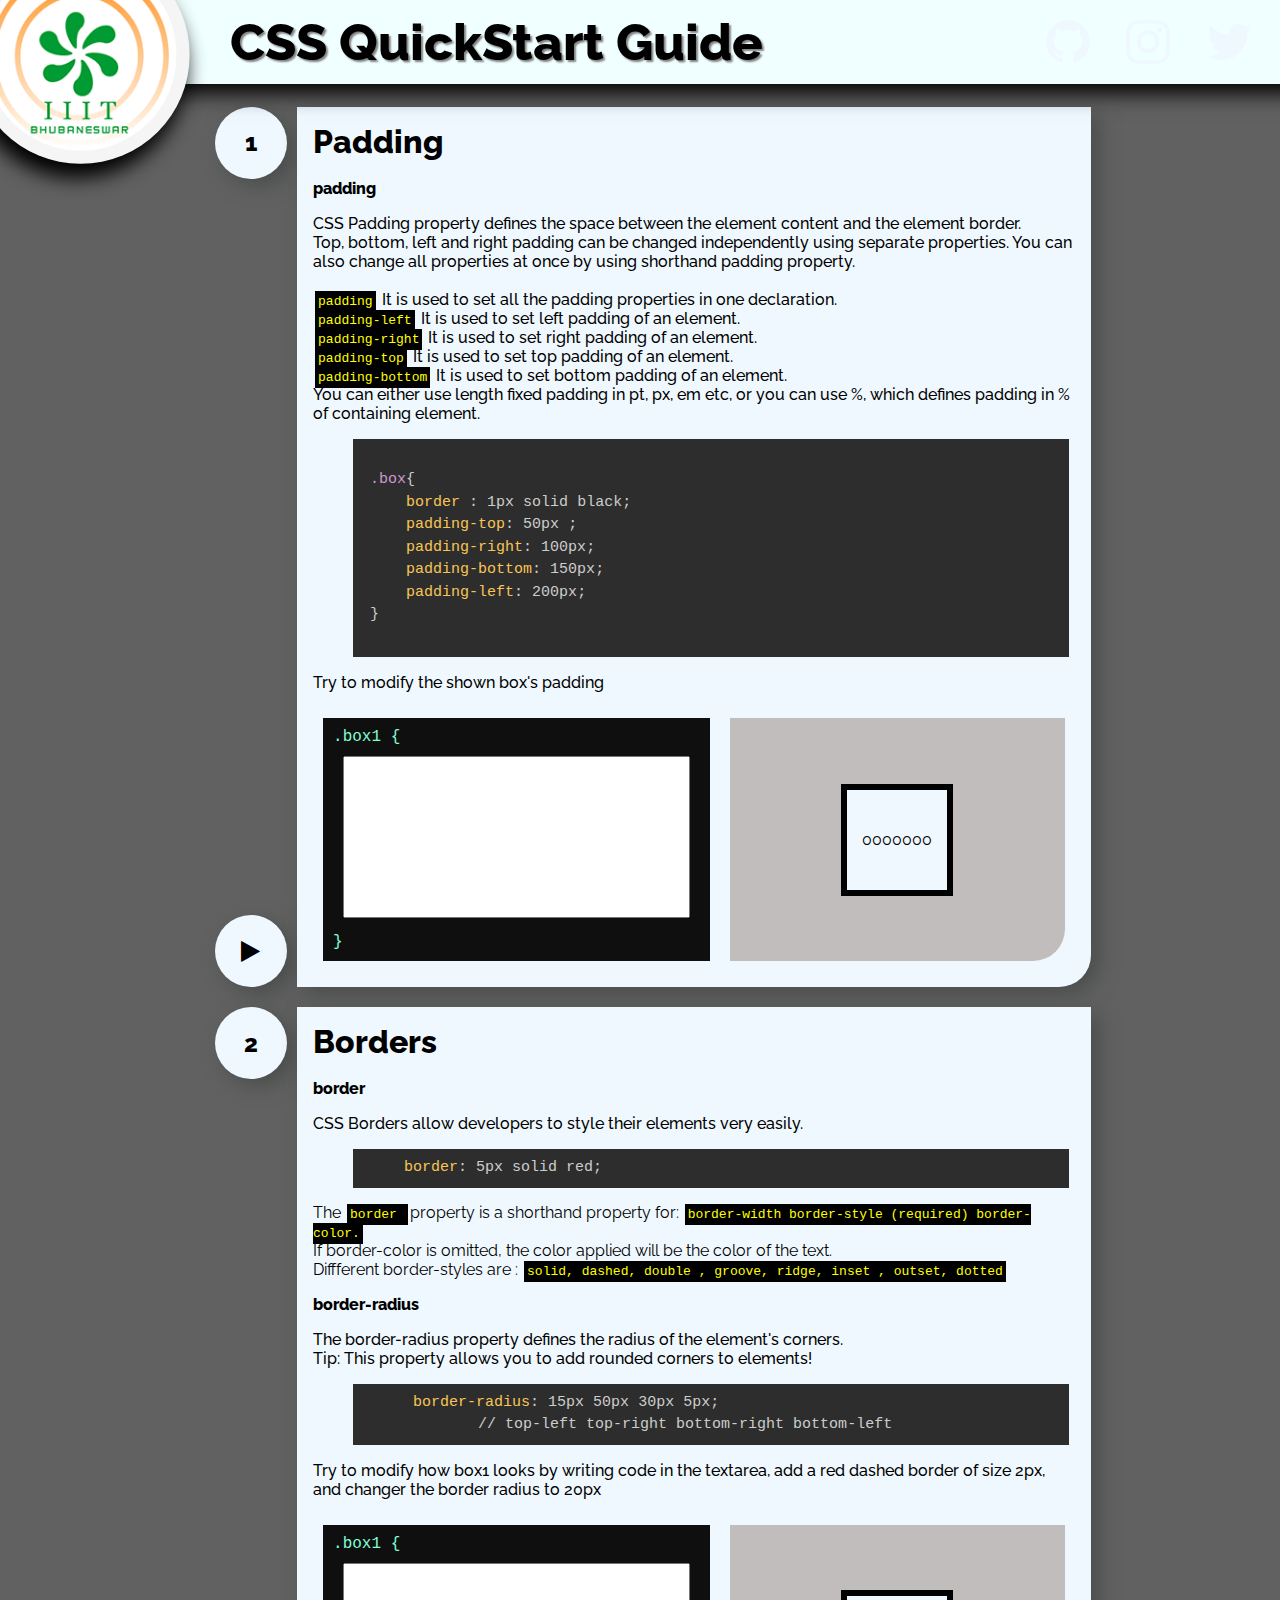
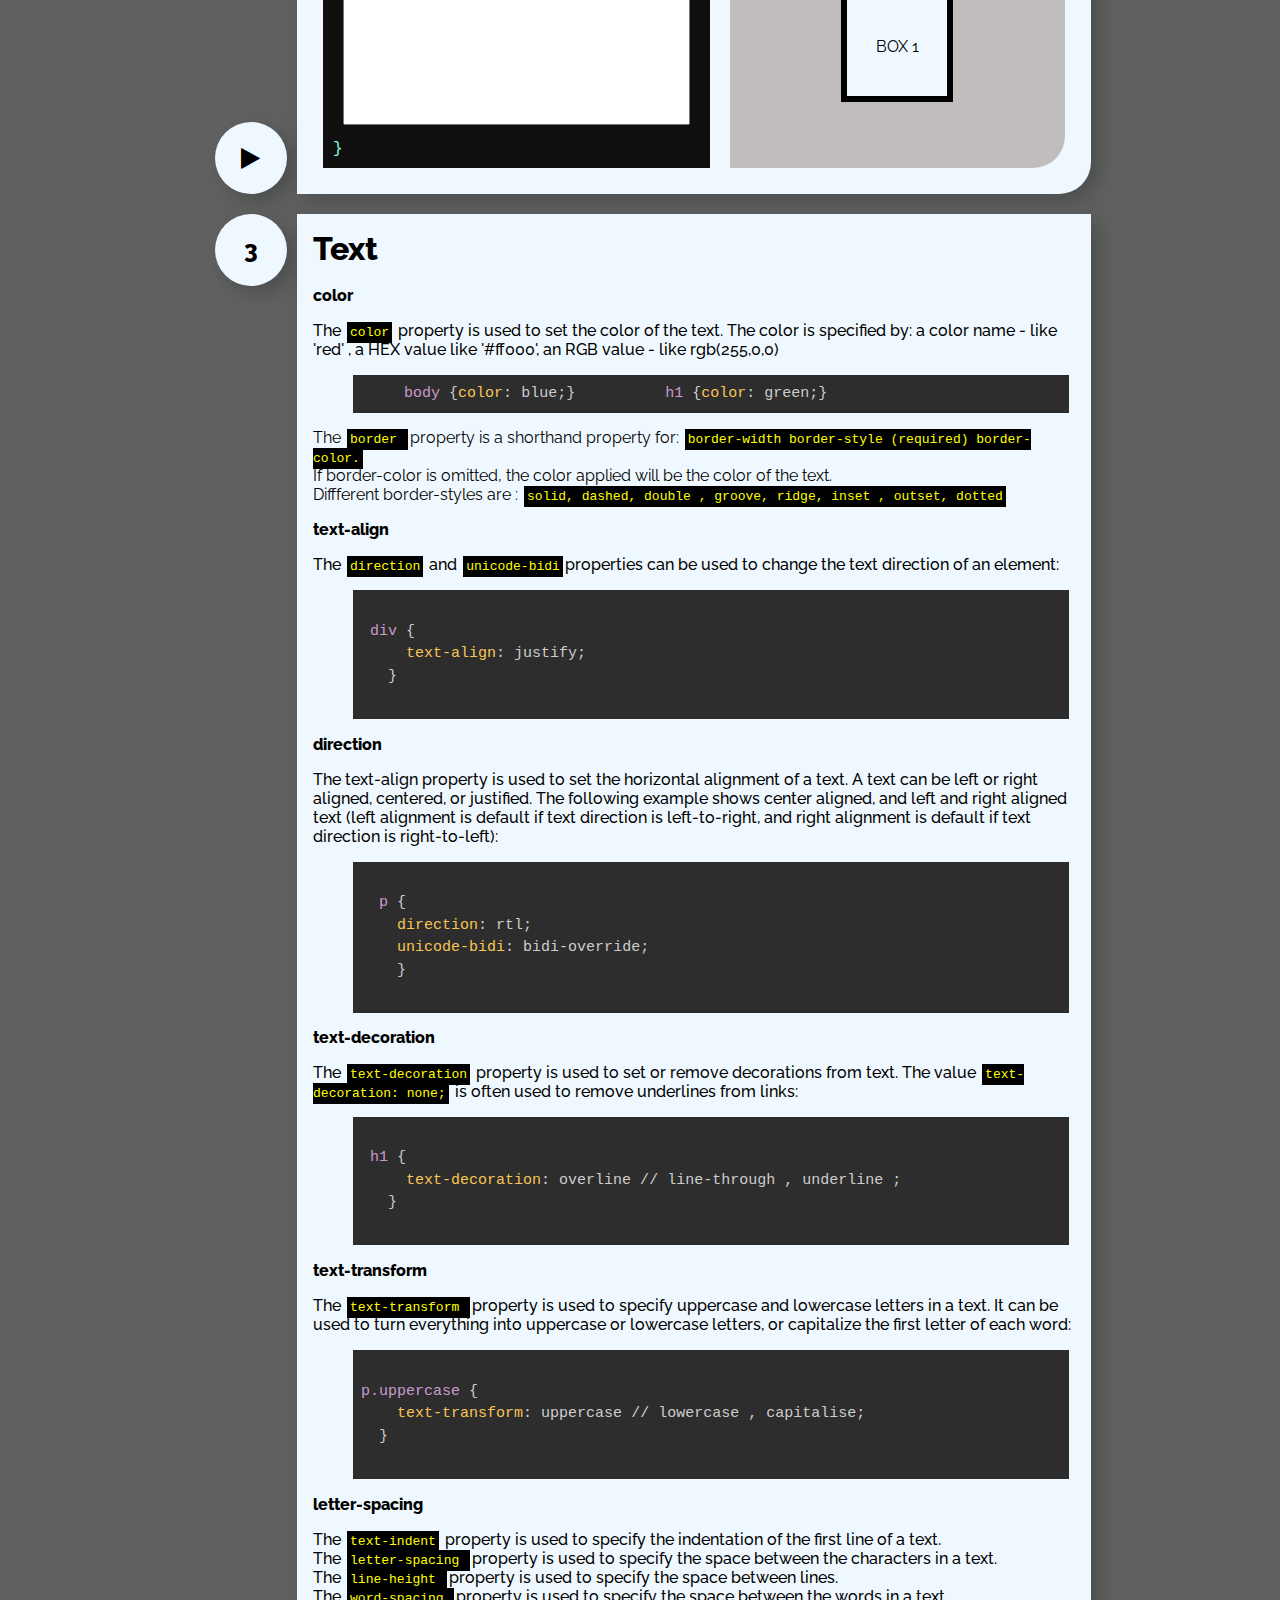
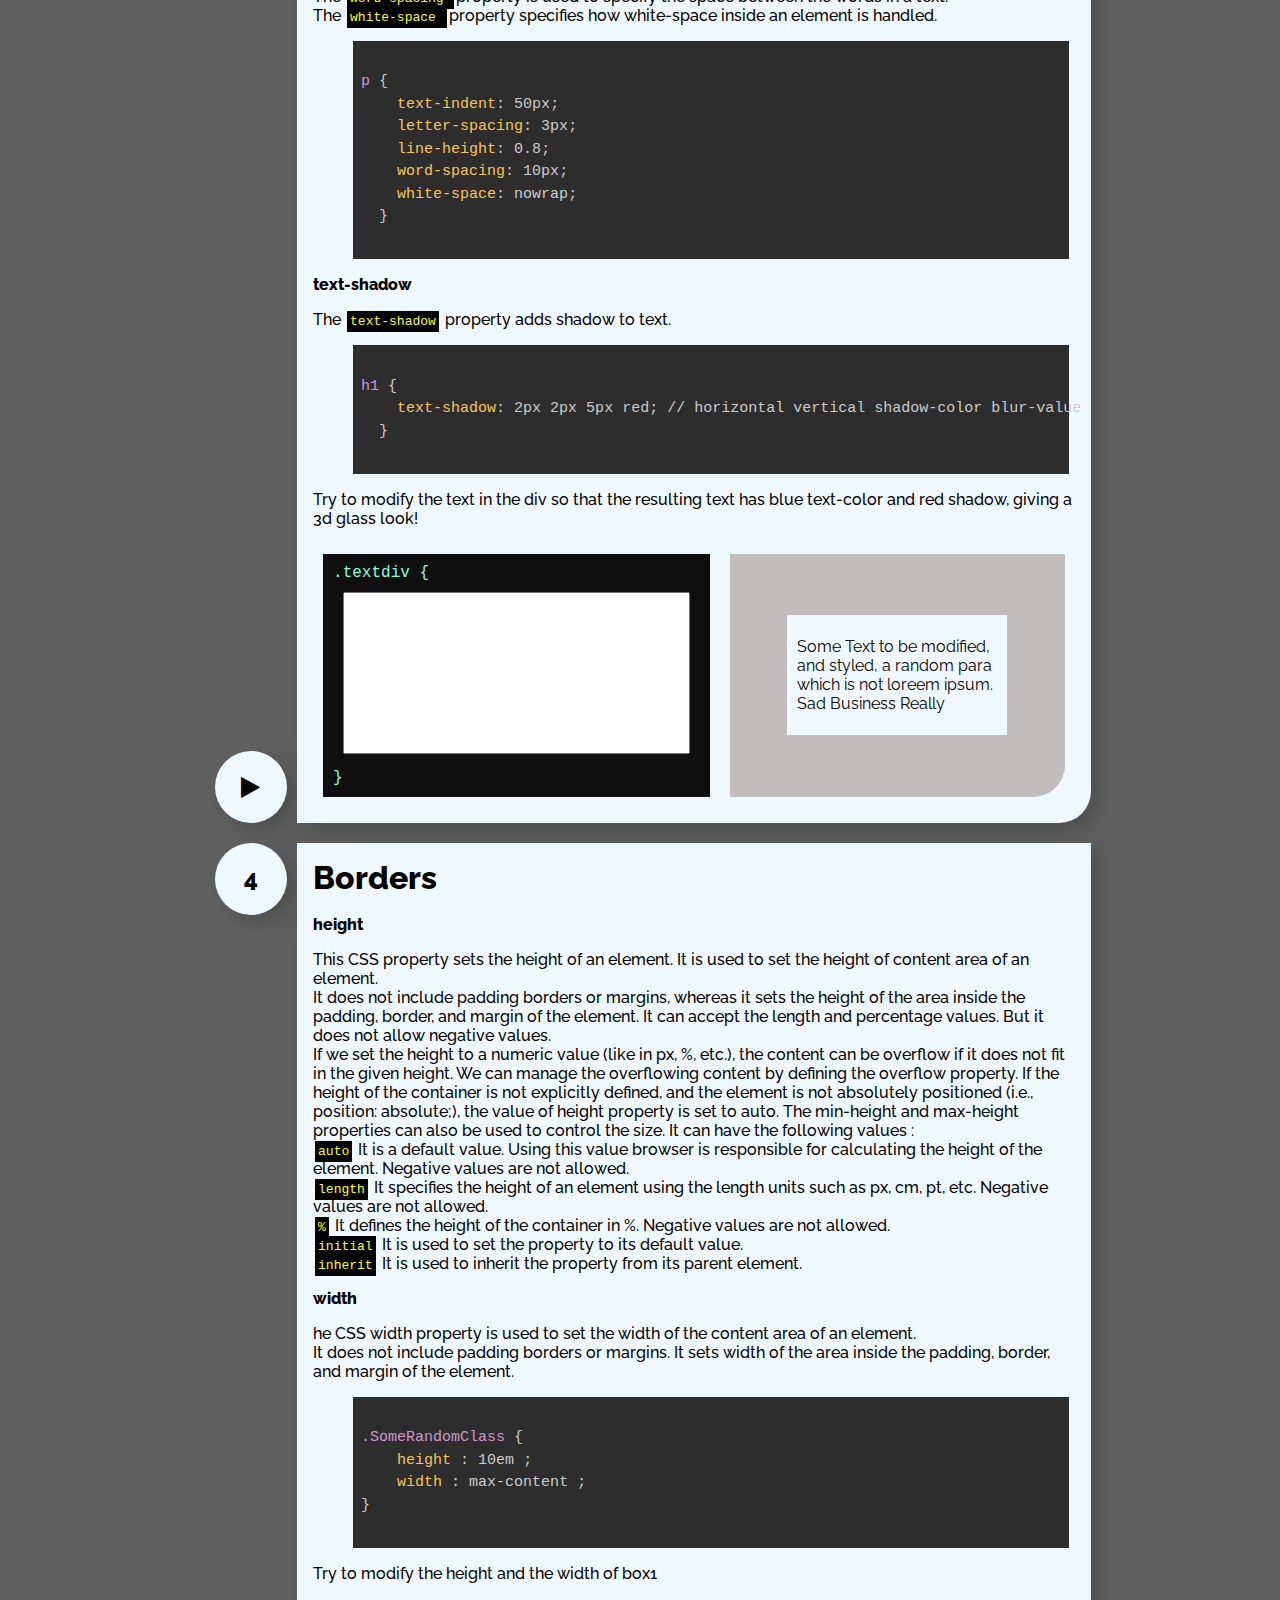
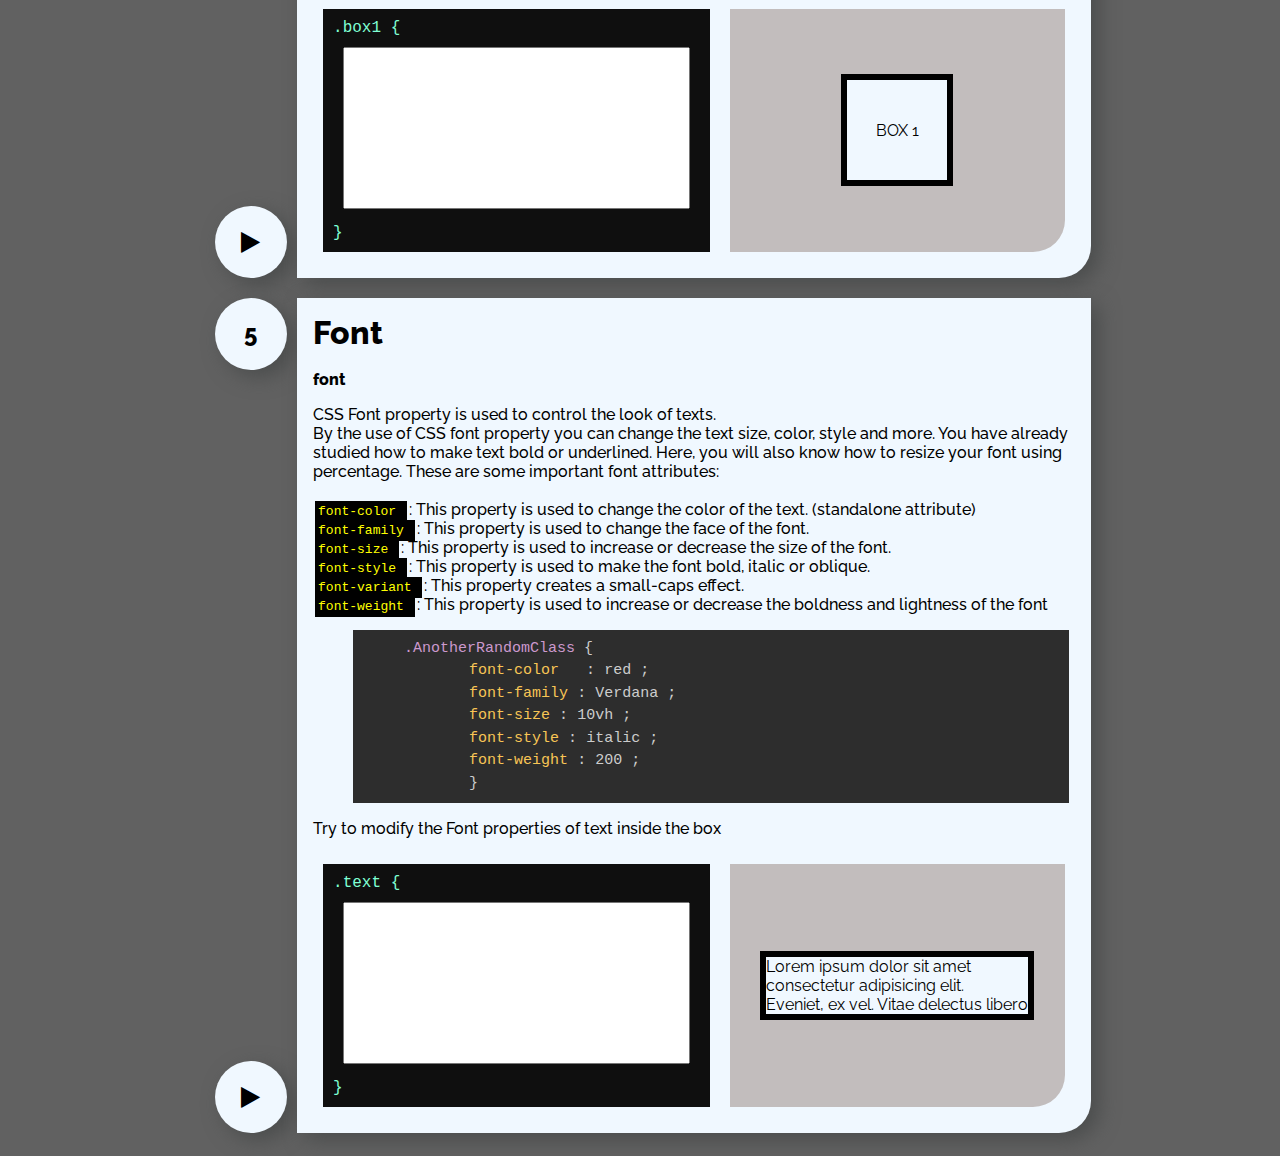
==== commit 2ca06bb6: "PRES" ====
--- a/index.html
+++ b/index.html
@@ -23,9 +23,9 @@
             <div class="heading"> CSS QuickStart Guide</div>
             <nav class="links-bar">
                 <ul>
-                    <li><i class="fa fa-github"></i> </li>
-                    <li><i class="fa fa-instagram"></i> </li>
-                    <li><i class="fa fa-twitter"></i> </li>
+                    <li><i style="color: aliceblue;" class="fa fa-github"></i> </li>
+                    <li><i style="color: aliceblue;" class="fa fa-instagram"></i> </li>
+                    <li><i style="color: aliceblue;" class="fa fa-twitter"></i> </li>
                 </ul>
             </nav>
         </div>
--- a/style.css
+++ b/style.css
@@ -95,7 +95,7 @@
     font-size: 4em;
     font-weight: 800;
     border-bottom-right-radius: 2em;
-    background-color: aliceblue;
+    background-color: whitesmoke;
     box-shadow: 8px 7px 20px 0px rgb(75, 77, 77);
 }
 
